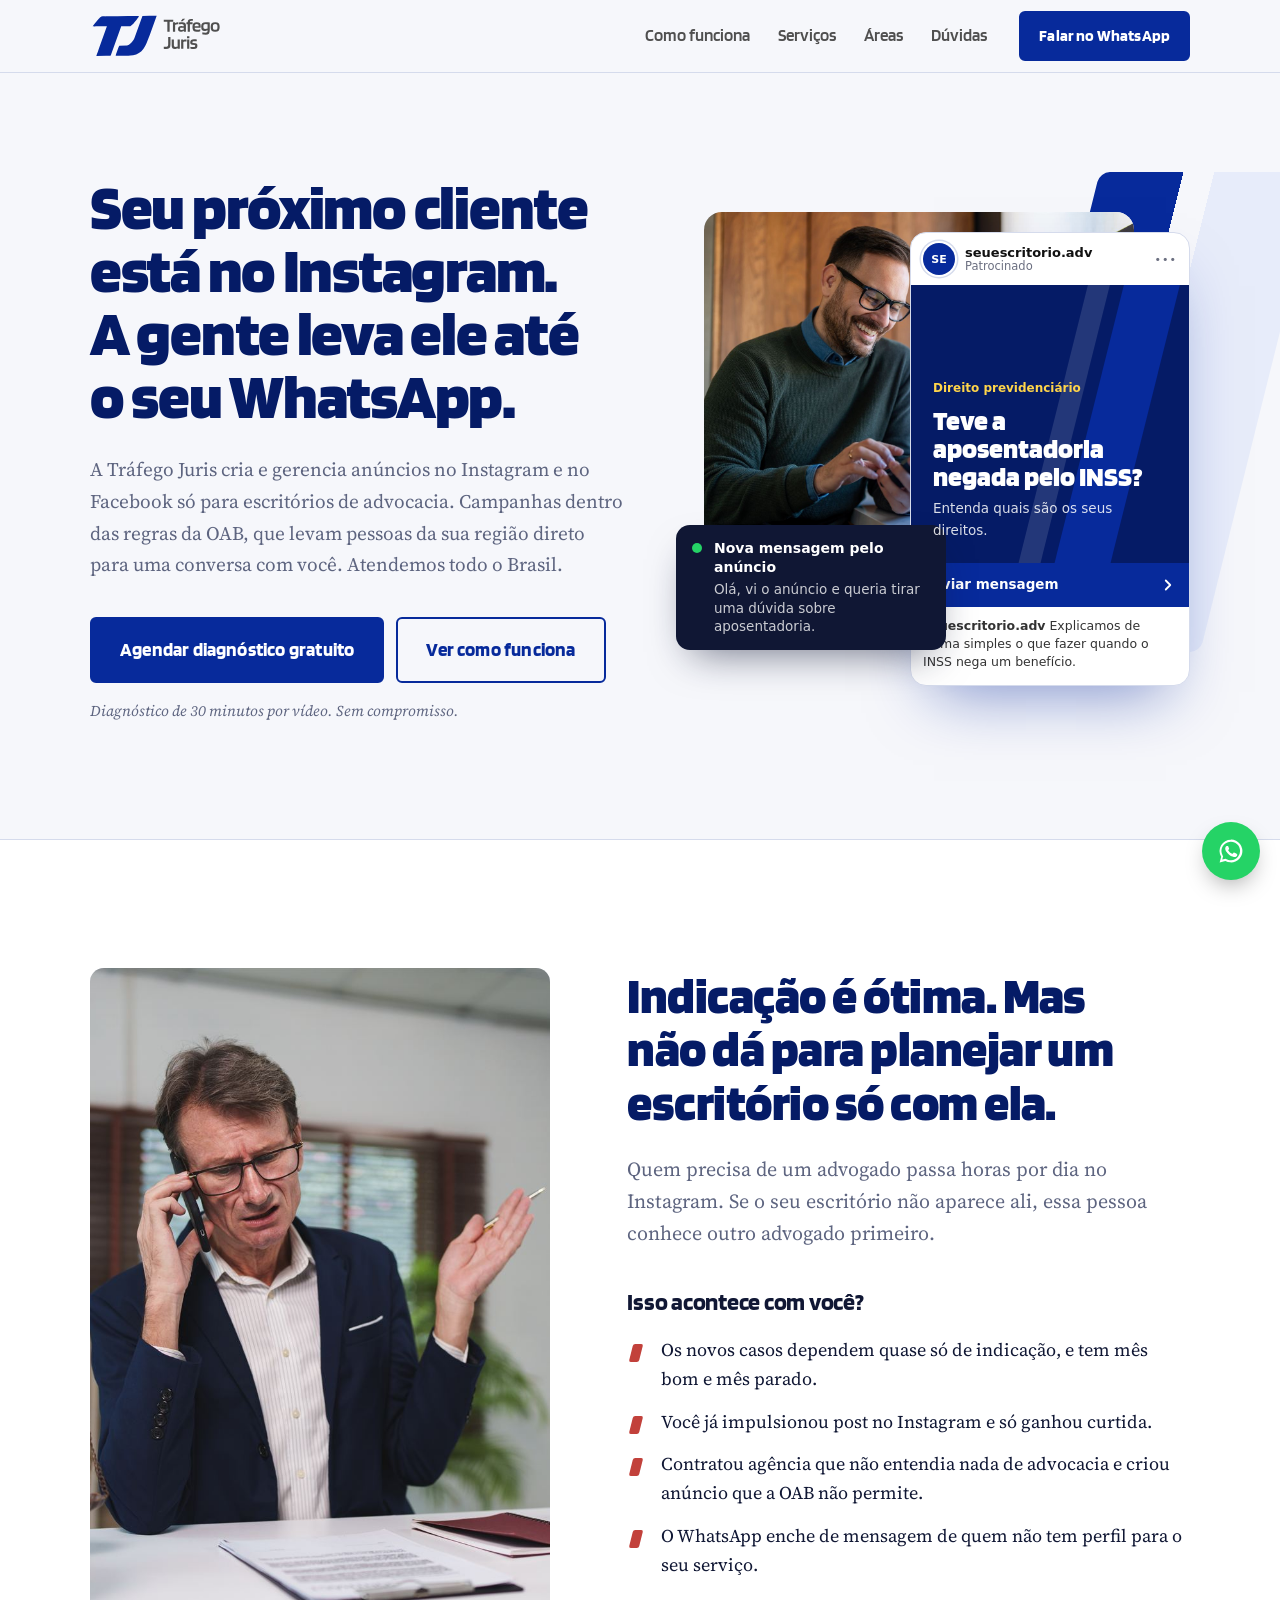
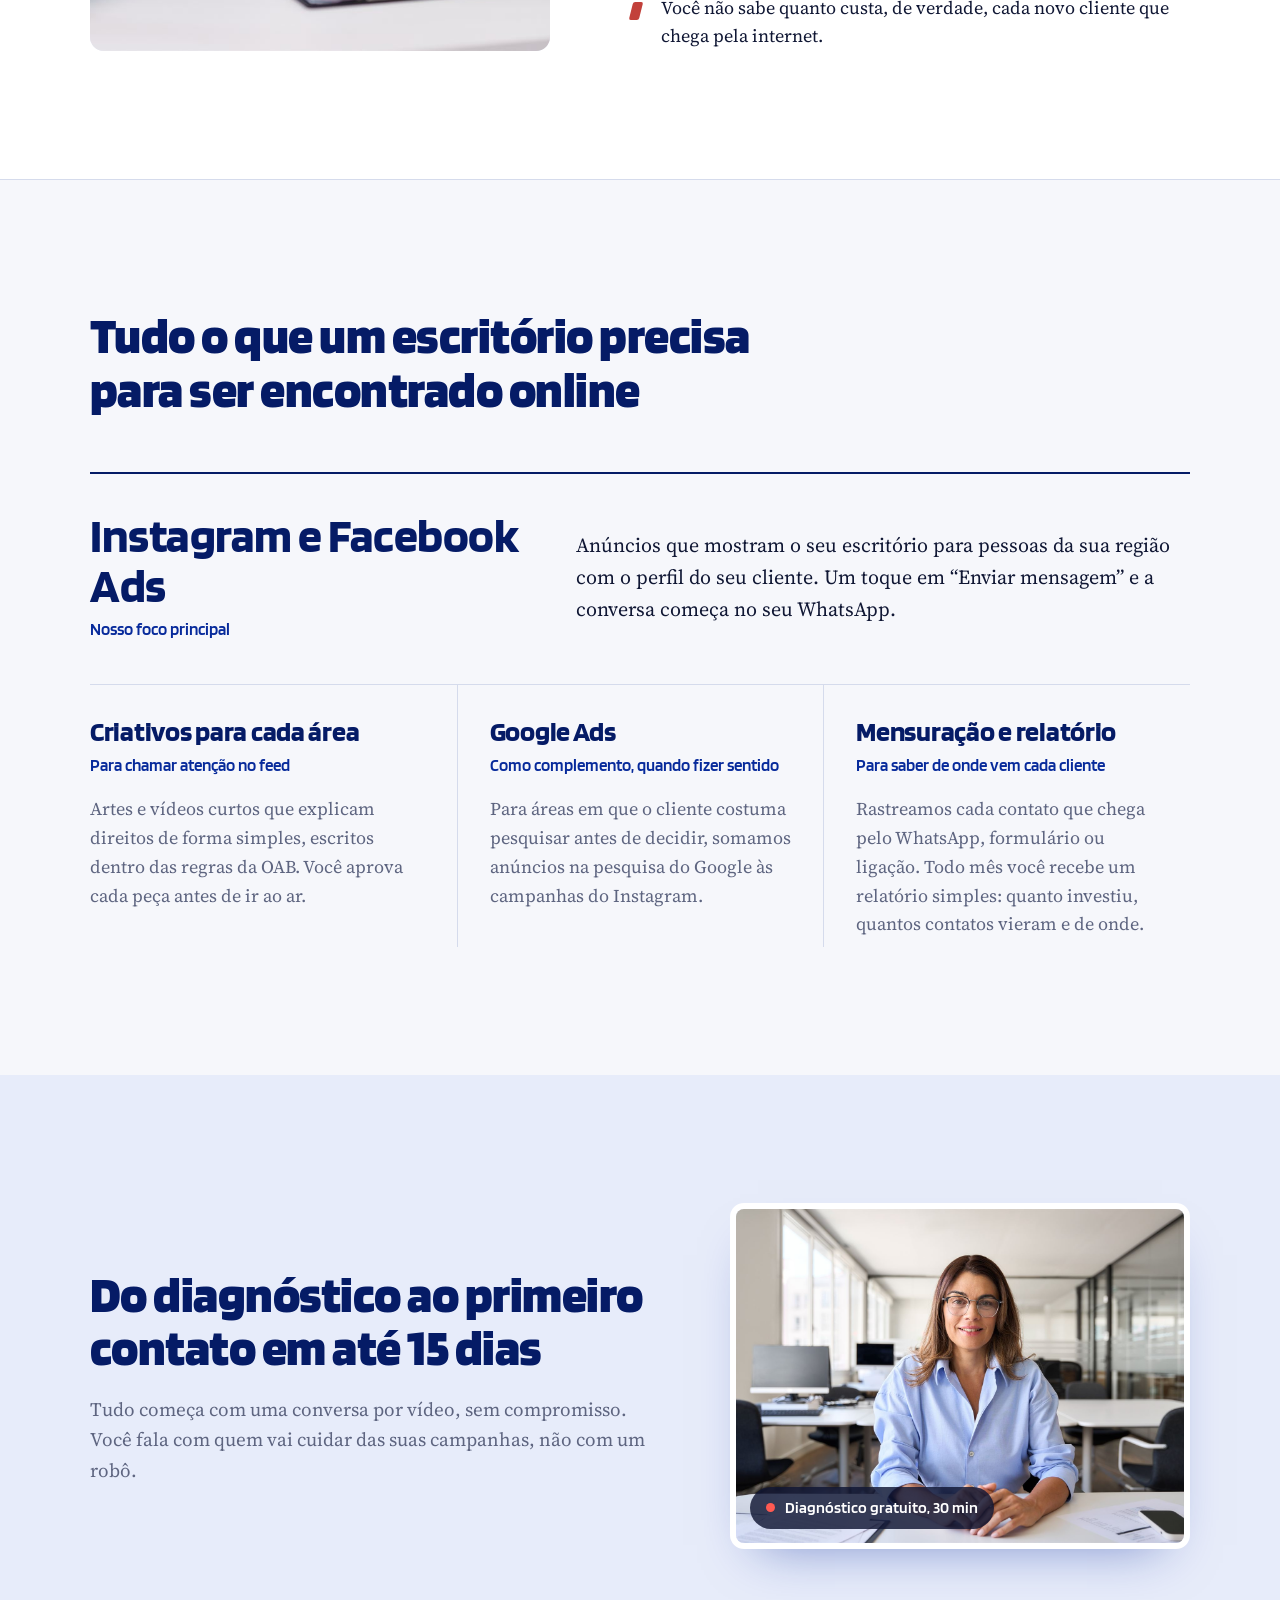
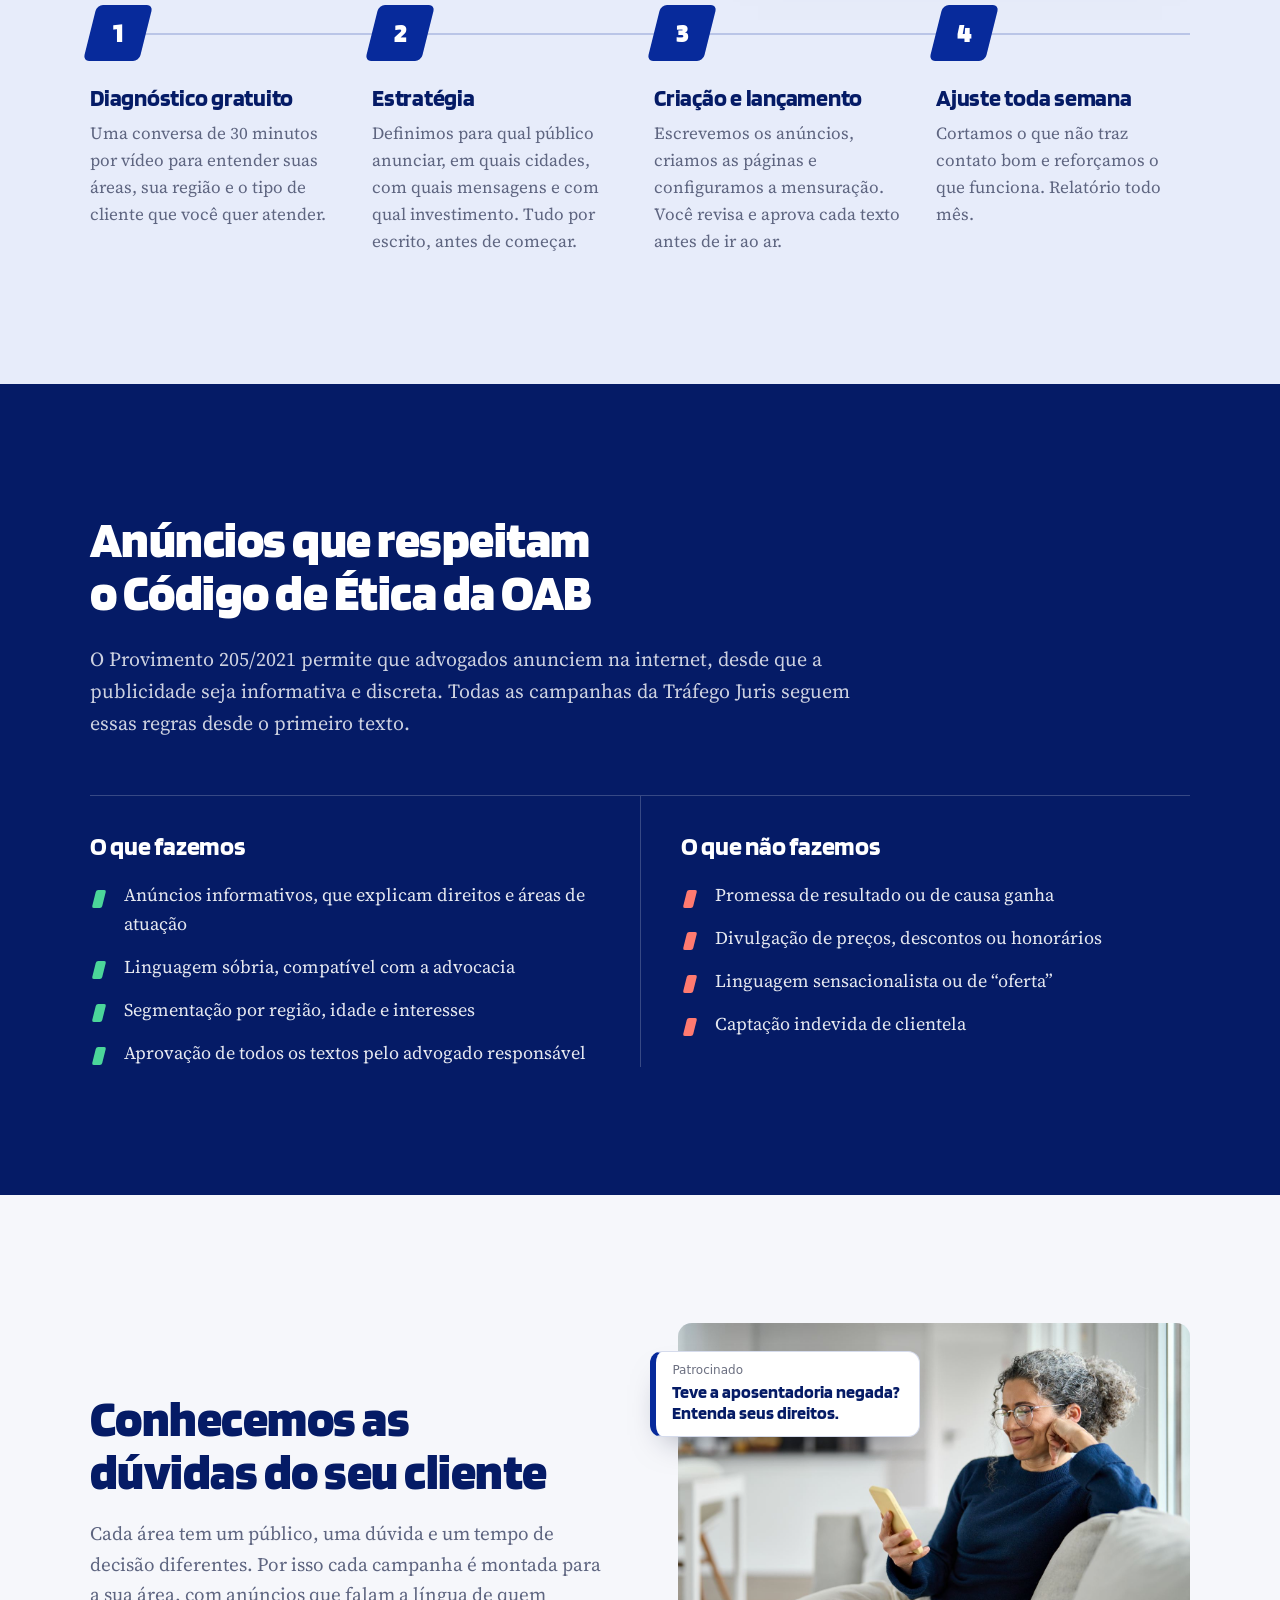
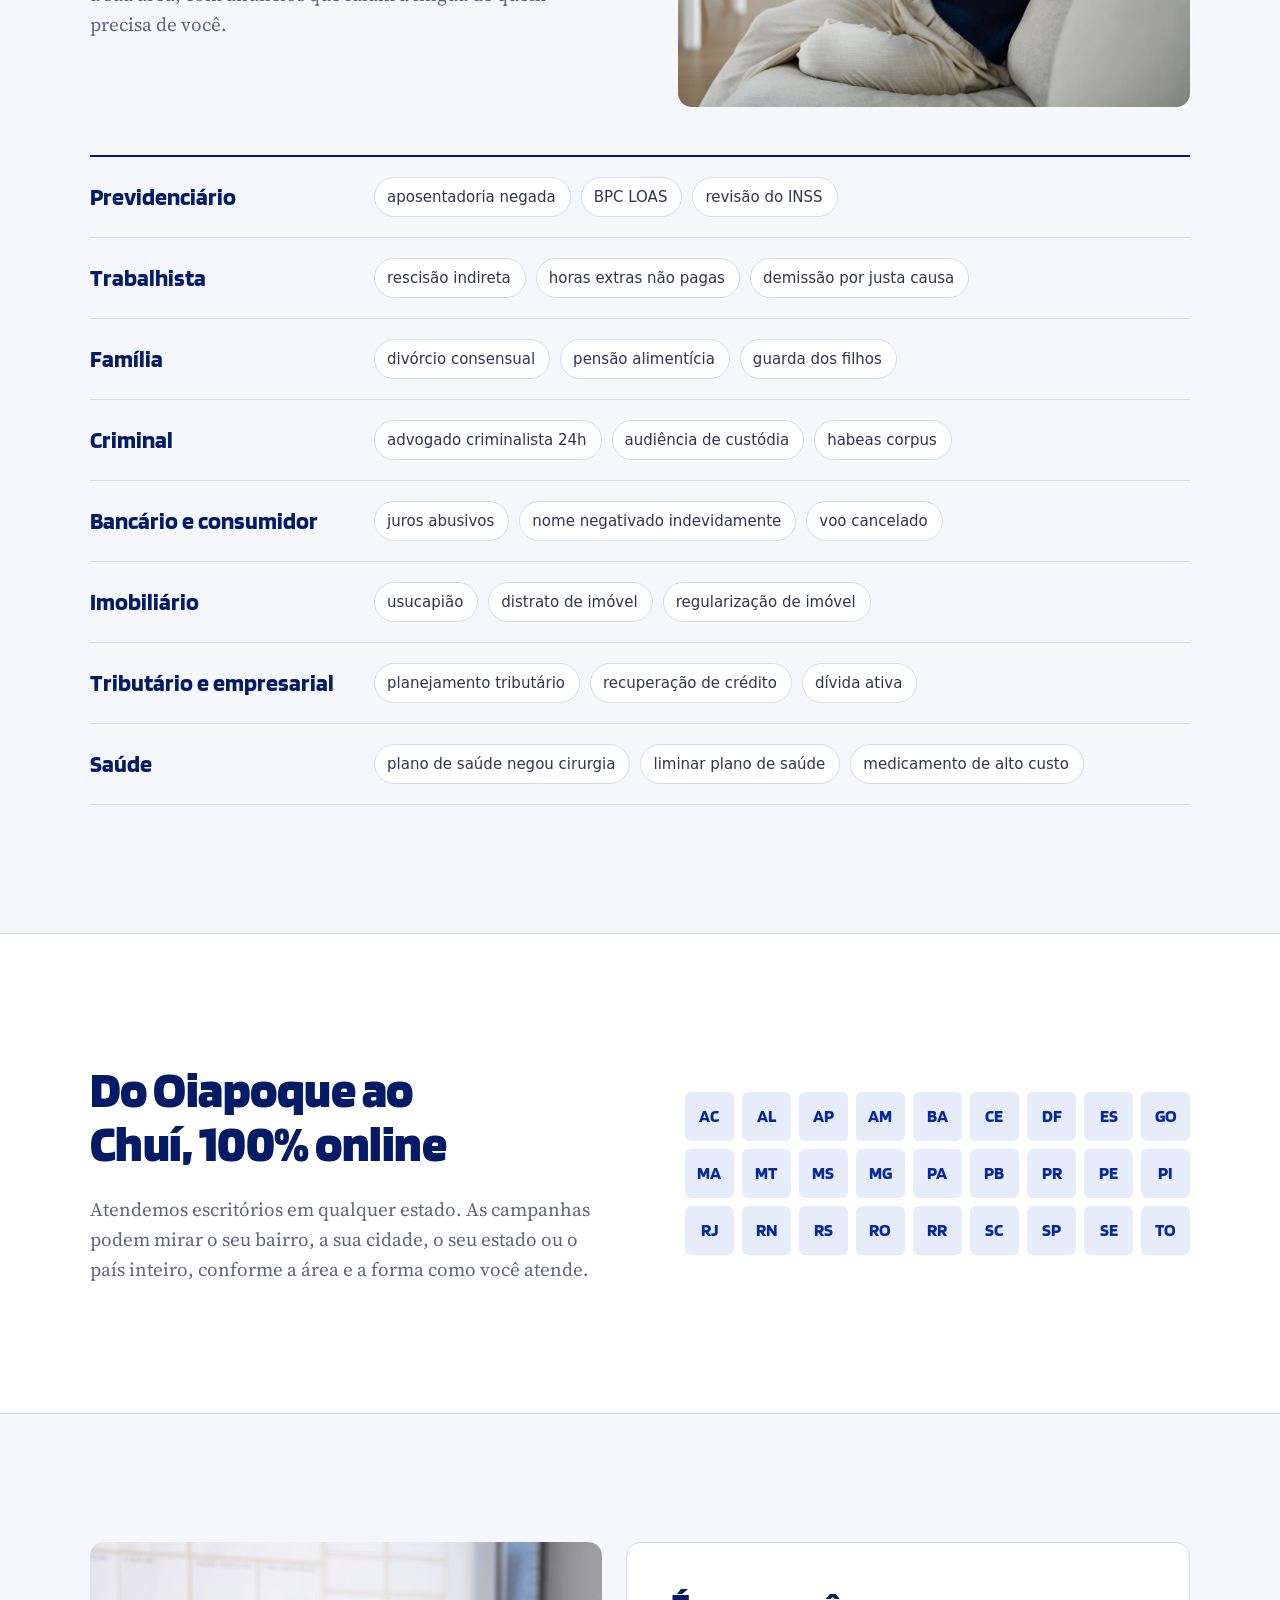
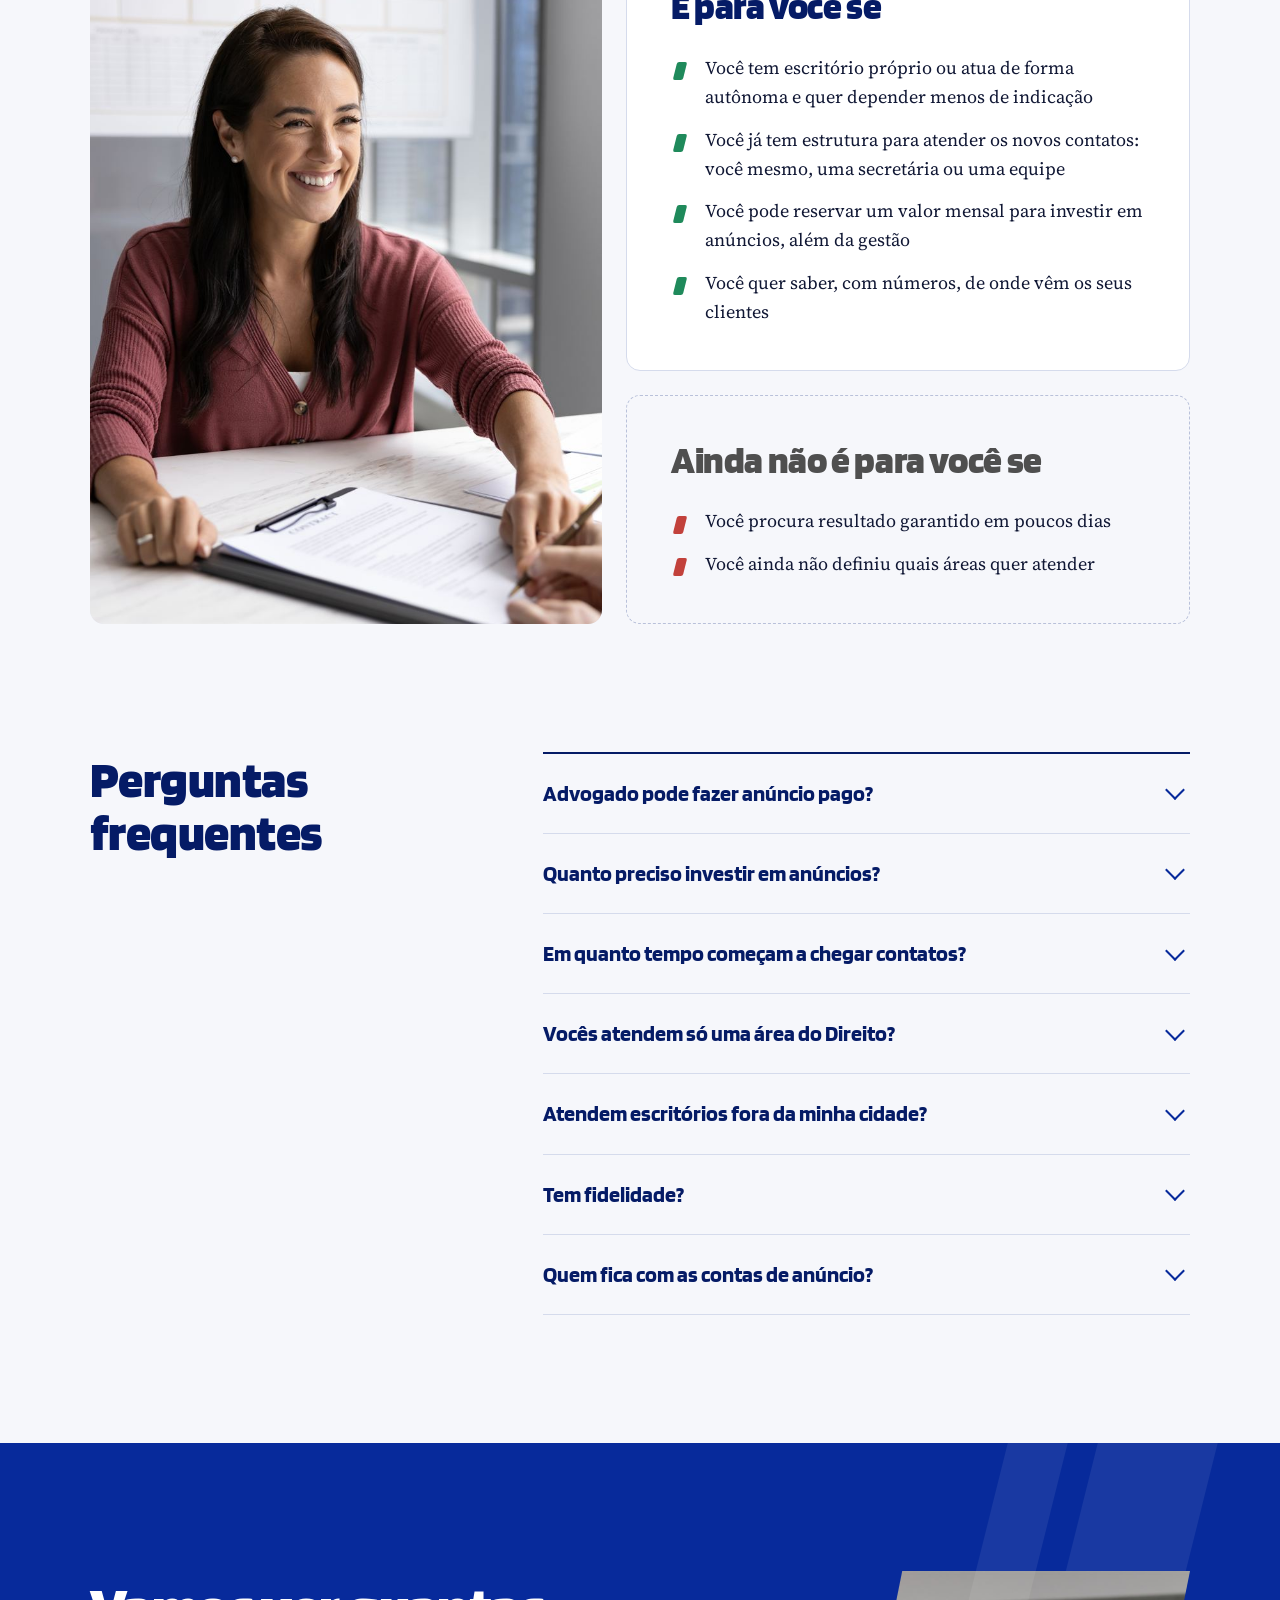
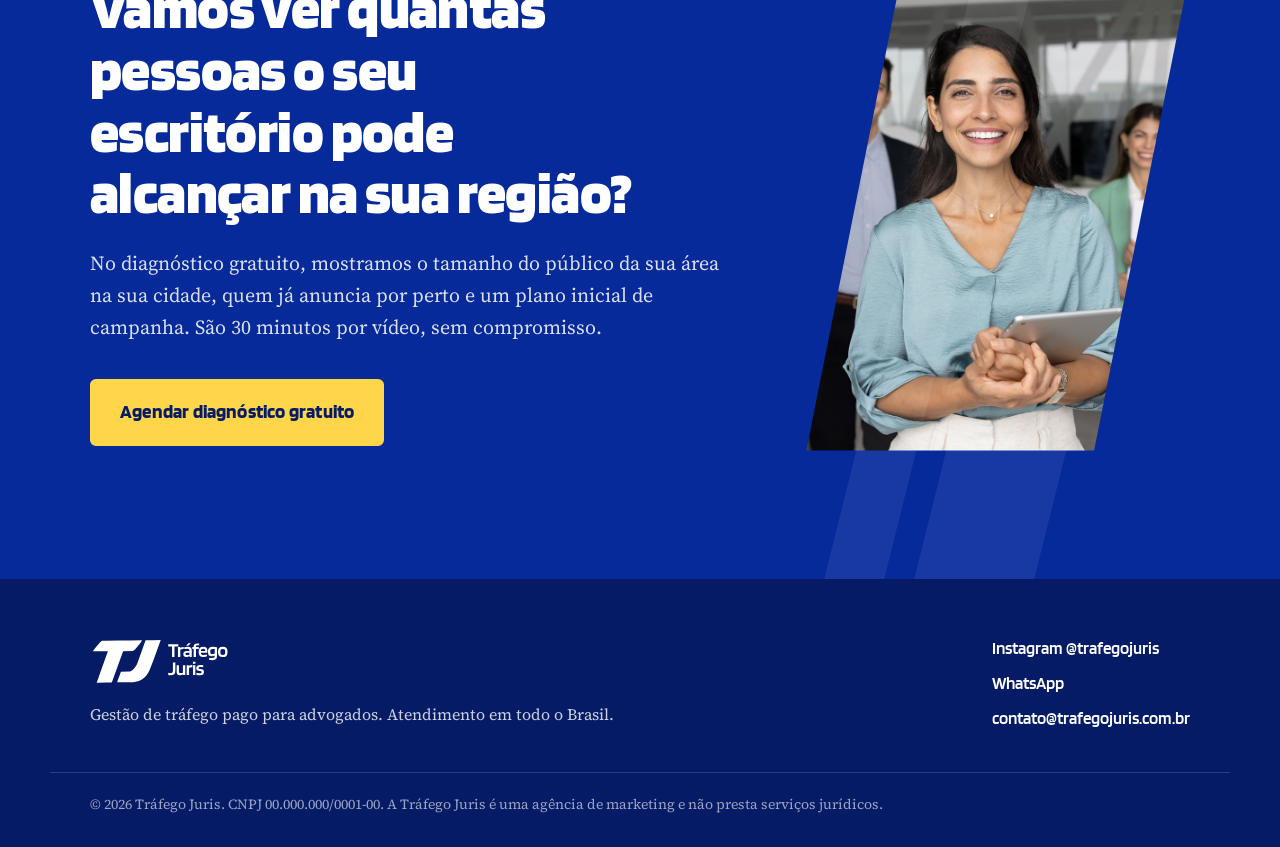
==== index.html @ 8b859640 "Site da Tráfego Juris: copy, layout, fotos e logos" ====
<!doctype html>
<html lang="pt-BR">
<head>
  <meta charset="utf-8">
  <meta name="viewport" content="width=device-width, initial-scale=1">
  <title>Tráfego Juris — Tráfego pago para advogados em todo o Brasil</title>
  <meta name="description" content="Anúncios no Instagram e no Facebook feitos só para escritórios de advocacia, dentro das regras da OAB. Atendimento online para todo o Brasil.">
  <meta name="theme-color" content="#072A9B">
  <link rel="icon" href="assets/img/logo-01.svg" type="image/svg+xml">
  <link rel="preconnect" href="https://fonts.googleapis.com">
  <link rel="preconnect" href="https://fonts.gstatic.com" crossorigin>
  <link rel="stylesheet" href="https://fonts.googleapis.com/css2?family=Source+Serif+4:ital,opsz,wght@0,8..60,400;0,8..60,600;1,8..60,400&display=swap">
  <link rel="stylesheet" href="assets/style.css">
</head>
<body>

<a class="skip" href="#conteudo">Pular para o conteúdo</a>

<header class="topbar">
  <div class="wrap topbar__in">
    <a href="#" class="topbar__logo" aria-label="Tráfego Juris, início">
      <img src="assets/img/logo-01.svg" alt="Tráfego Juris" width="150" height="57">
    </a>
    <nav class="topbar__nav" aria-label="Principal">
      <a href="#como-funciona">Como funciona</a>
      <a href="#servicos">Serviços</a>
      <a href="#areas">Áreas</a>
      <a href="#duvidas">Dúvidas</a>
    </nav>
    <a class="btn btn--small js-wa" href="#">Falar no WhatsApp</a>
  </div>
</header>

<main id="conteudo">

  <!-- HERO -->
  <section class="hero">
    <div class="wrap hero__in">
      <div class="hero__copy">
        <h1>Seu próximo cliente está no Instagram. A gente leva ele até o seu WhatsApp.</h1>
        <p class="lead">A Tráfego Juris cria e gerencia anúncios no Instagram e no Facebook só para escritórios de advocacia. Campanhas dentro das regras da OAB, que levam pessoas da sua região direto para uma conversa com você. Atendemos todo o Brasil.</p>
        <div class="hero__ctas">
          <a class="btn js-wa" href="#">Agendar diagnóstico gratuito</a>
          <a class="btn btn--ghost" href="#como-funciona">Ver como funciona</a>
        </div>
        <p class="hero__note">Diagnóstico de 30 minutos por vídeo. Sem compromisso.</p>
      </div>

      <div class="hero__visual">
      <img class="hero__photo" src="assets/img/hero.jpg" alt="Advogado sorrindo enquanto lê uma mensagem no celular" width="1600" height="1067" fetchpriority="high">
      <article class="post" aria-label="Exemplo: anúncio do seu escritório no feed do Instagram">
        <header class="post__head">
          <span class="post__avatar" aria-hidden="true">SE</span>
          <span class="post__who"><strong>seuescritorio.adv</strong><small>Patrocinado</small></span>
          <span class="post__more" aria-hidden="true">•••</span>
        </header>
        <div class="post__art" id="postArt">
          <p class="post__area" id="postArea">Direito previdenciário</p>
          <p class="post__q" id="postQ">Teve a aposentadoria negada pelo INSS?</p>
          <p class="post__a" id="postA">Entenda quais são os seus direitos.</p>
        </div>
        <div class="post__cta">
          <span>Enviar mensagem</span>
          <svg viewBox="0 0 24 24" width="18" height="18" aria-hidden="true"><path d="M9 6l6 6-6 6" fill="none" stroke="currentColor" stroke-width="2.4" stroke-linecap="round" stroke-linejoin="round"/></svg>
        </div>
        <p class="post__cap"><strong>seuescritorio.adv</strong> <span id="postCap">Explicamos de forma simples o que fazer quando o INSS nega um benefício.</span></p>
      </article>
      <div class="toast" id="toast" aria-hidden="true">
        <span class="toast__dot"></span>
        <div>
          <strong>Nova mensagem pelo anúncio</strong>
          <span id="toastText">Olá, vi o anúncio e queria tirar uma dúvida sobre aposentadoria.</span>
        </div>
      </div>
      </div>
    </div>
  </section>

  <!-- PROBLEMA -->
  <section class="sec problem">
    <div class="wrap problem__in">
      <img class="photo problem__photo" src="assets/img/problema.jpg" alt="Advogado preocupado falando ao telefone em seu escritório" width="1600" height="1067" loading="lazy">
      <div class="problem__text">
        <h2>Indicação é ótima. Mas não dá para planejar um escritório só com ela.</h2>
        <p class="problem__lead">Quem precisa de um advogado passa horas por dia no Instagram. Se o seu escritório não aparece ali, essa pessoa conhece outro advogado primeiro.</p>
        <h3 class="problem__q">Isso acontece com você?</h3>
        <ul class="ticks ticks--x">
          <li>Os novos casos dependem quase só de indicação, e tem mês bom e mês parado.</li>
          <li>Você já impulsionou post no Instagram e só ganhou curtida.</li>
          <li>Contratou agência que não entendia nada de advocacia e criou anúncio que a OAB não permite.</li>
          <li>O WhatsApp enche de mensagem de quem não tem perfil para o seu serviço.</li>
          <li>Você não sabe quanto custa, de verdade, cada novo cliente que chega pela internet.</li>
        </ul>
      </div>
    </div>
  </section>

  <!-- SERVIÇOS -->
  <section class="sec services" id="servicos">
    <div class="wrap">
      <h2 class="sec__title">Tudo o que um escritório precisa para ser encontrado online</h2>
      <div class="services__grid">
        <article class="svc svc--main">
          <h3>Instagram e Facebook Ads</h3>
          <p class="svc__tag">Nosso foco principal</p>
          <p>Anúncios que mostram o seu escritório para pessoas da sua região com o perfil do seu cliente. Um toque em “Enviar mensagem” e a conversa começa no seu WhatsApp.</p>
        </article>
        <article class="svc">
          <h3>Criativos para cada área</h3>
          <p class="svc__tag">Para chamar atenção no feed</p>
          <p>Artes e vídeos curtos que explicam direitos de forma simples, escritos dentro das regras da OAB. Você aprova cada peça antes de ir ao ar.</p>
        </article>
        <article class="svc">
          <h3>Google Ads</h3>
          <p class="svc__tag">Como complemento, quando fizer sentido</p>
          <p>Para áreas em que o cliente costuma pesquisar antes de decidir, somamos anúncios na pesquisa do Google às campanhas do Instagram.</p>
        </article>
        <article class="svc">
          <h3>Mensuração e relatório</h3>
          <p class="svc__tag">Para saber de onde vem cada cliente</p>
          <p>Rastreamos cada contato que chega pelo WhatsApp, formulário ou ligação. Todo mês você recebe um relatório simples: quanto investiu, quantos contatos vieram e de onde.</p>
        </article>
      </div>
    </div>
  </section>

  <!-- COMO FUNCIONA -->
  <section class="sec steps" id="como-funciona">
    <div class="wrap">
      <div class="steps__head">
        <div>
          <h2 class="sec__title">Do diagnóstico ao primeiro contato em até 15 dias</h2>
          <p>Tudo começa com uma conversa por vídeo, sem compromisso. Você fala com quem vai cuidar das suas campanhas, não com um robô.</p>
        </div>
        <figure class="call">
          <img class="photo" src="assets/img/video.jpg" alt="Especialista da Tráfego Juris em uma chamada de vídeo" width="1600" height="1067" loading="lazy">
          <figcaption class="call__bar"><span class="call__live" aria-hidden="true"></span>Diagnóstico gratuito, 30 min</figcaption>
        </figure>
      </div>
      <ol class="steps__list">
        <li>
          <span class="steps__n" aria-hidden="true">1</span>
          <h3>Diagnóstico gratuito</h3>
          <p>Uma conversa de 30 minutos por vídeo para entender suas áreas, sua região e o tipo de cliente que você quer atender.</p>
        </li>
        <li>
          <span class="steps__n" aria-hidden="true">2</span>
          <h3>Estratégia</h3>
          <p>Definimos para qual público anunciar, em quais cidades, com quais mensagens e com qual investimento. Tudo por escrito, antes de começar.</p>
        </li>
        <li>
          <span class="steps__n" aria-hidden="true">3</span>
          <h3>Criação e lançamento</h3>
          <p>Escrevemos os anúncios, criamos as páginas e configuramos a mensuração. Você revisa e aprova cada texto antes de ir ao ar.</p>
        </li>
        <li>
          <span class="steps__n" aria-hidden="true">4</span>
          <h3>Ajuste toda semana</h3>
          <p>Cortamos o que não traz contato bom e reforçamos o que funciona. Relatório todo mês.</p>
        </li>
      </ol>
    </div>
  </section>

  <!-- OAB -->
  <section class="sec ethics">
    <div class="wrap">
      <div class="ethics__head">
        <h2>Anúncios que respeitam o Código de Ética da OAB</h2>
        <p>O Provimento 205/2021 permite que advogados anunciem na internet, desde que a publicidade seja informativa e discreta. Todas as campanhas da Tráfego Juris seguem essas regras desde o primeiro texto.</p>
      </div>
      <div class="ethics__cols">
        <div>
          <h3>O que fazemos</h3>
          <ul class="ticks ticks--ok">
            <li>Anúncios informativos, que explicam direitos e áreas de atuação</li>
            <li>Linguagem sóbria, compatível com a advocacia</li>
            <li>Segmentação por região, idade e interesses</li>
            <li>Aprovação de todos os textos pelo advogado responsável</li>
          </ul>
        </div>
        <div>
          <h3>O que não fazemos</h3>
          <ul class="ticks ticks--x">
            <li>Promessa de resultado ou de causa ganha</li>
            <li>Divulgação de preços, descontos ou honorários</li>
            <li>Linguagem sensacionalista ou de “oferta”</li>
            <li>Captação indevida de clientela</li>
          </ul>
        </div>
      </div>
    </div>
  </section>

  <!-- ÁREAS -->
  <section class="sec areas" id="areas">
    <div class="wrap">
      <div class="areas__head">
        <div>
          <h2 class="sec__title">Conhecemos as dúvidas do seu cliente</h2>
          <p>Cada área tem um público, uma dúvida e um tempo de decisão diferentes. Por isso cada campanha é montada para a sua área, com anúncios que falam a língua de quem precisa de você.</p>
        </div>
        <figure class="searcher">
          <img class="photo" src="assets/img/cliente.jpg" alt="Mulher lendo no celular em casa" width="1600" height="1067" loading="lazy">
          <figcaption class="searcher__q"><small>Patrocinado</small>Teve a aposentadoria negada? Entenda seus direitos.</figcaption>
        </figure>
      </div>
      <dl class="areas__list">
        <div><dt>Previdenciário</dt><dd><span>aposentadoria negada</span><span>BPC LOAS</span><span>revisão do INSS</span></dd></div>
        <div><dt>Trabalhista</dt><dd><span>rescisão indireta</span><span>horas extras não pagas</span><span>demissão por justa causa</span></dd></div>
        <div><dt>Família</dt><dd><span>divórcio consensual</span><span>pensão alimentícia</span><span>guarda dos filhos</span></dd></div>
        <div><dt>Criminal</dt><dd><span>advogado criminalista 24h</span><span>audiência de custódia</span><span>habeas corpus</span></dd></div>
        <div><dt>Bancário e consumidor</dt><dd><span>juros abusivos</span><span>nome negativado indevidamente</span><span>voo cancelado</span></dd></div>
        <div><dt>Imobiliário</dt><dd><span>usucapião</span><span>distrato de imóvel</span><span>regularização de imóvel</span></dd></div>
        <div><dt>Tributário e empresarial</dt><dd><span>planejamento tributário</span><span>recuperação de crédito</span><span>dívida ativa</span></dd></div>
        <div><dt>Saúde</dt><dd><span>plano de saúde negou cirurgia</span><span>liminar plano de saúde</span><span>medicamento de alto custo</span></dd></div>
      </dl>
    </div>
  </section>

  <!-- BRASIL -->
  <section class="sec brasil">
    <div class="wrap brasil__in">
      <div>
        <h2>Do Oiapoque ao Chuí, 100% online</h2>
        <p>Atendemos escritórios em qualquer estado. As campanhas podem mirar o seu bairro, a sua cidade, o seu estado ou o país inteiro, conforme a área e a forma como você atende.</p>
      </div>
      <ul class="ufs" aria-label="Estados atendidos: todos os 26 estados e o Distrito Federal">
        <li>AC</li><li>AL</li><li>AP</li><li>AM</li><li>BA</li><li>CE</li><li>DF</li><li>ES</li><li>GO</li>
        <li>MA</li><li>MT</li><li>MS</li><li>MG</li><li>PA</li><li>PB</li><li>PR</li><li>PE</li><li>PI</li>
        <li>RJ</li><li>RN</li><li>RS</li><li>RO</li><li>RR</li><li>SC</li><li>SP</li><li>SE</li><li>TO</li>
      </ul>
    </div>
  </section>

  <!-- PARA QUEM -->
  <section class="sec fit">
    <div class="wrap fit__in">
      <img class="photo fit__photo" src="assets/img/atendimento.jpg" alt="Advogada sorridente atendendo uma cliente" width="1600" height="1067" loading="lazy">
      <div class="fit__yes">
        <h2>É para você se</h2>
        <ul class="ticks ticks--ok">
          <li>Você tem escritório próprio ou atua de forma autônoma e quer depender menos de indicação</li>
          <li>Você já tem estrutura para atender os novos contatos: você mesmo, uma secretária ou uma equipe</li>
          <li>Você pode reservar um valor mensal para investir em anúncios, além da gestão</li>
          <li>Você quer saber, com números, de onde vêm os seus clientes</li>
        </ul>
      </div>
      <div class="fit__no">
        <h2>Ainda não é para você se</h2>
        <ul class="ticks ticks--x">
          <li>Você procura resultado garantido em poucos dias</li>
          <li>Você ainda não definiu quais áreas quer atender</li>
        </ul>
      </div>
    </div>
  </section>

  <!-- FAQ -->
  <section class="sec faq" id="duvidas">
    <div class="wrap faq__in">
      <h2 class="sec__title">Perguntas frequentes</h2>
      <div class="faq__list">
        <details>
          <summary>Advogado pode fazer anúncio pago?</summary>
          <p>Pode. O Provimento 205/2021 da OAB autoriza o impulsionamento e os anúncios pagos, desde que o conteúdo seja informativo, sem promessa de resultado e sem divulgação de preços.</p>
        </details>
        <details>
          <summary>Quanto preciso investir em anúncios?</summary>
          <p>Depende da área, da cidade e da concorrência. No diagnóstico gratuito mostramos uma estimativa para o seu caso. O valor dos anúncios é pago diretamente à Meta (e ao Google, quando usado), separado da nossa gestão.</p>
        </details>
        <details>
          <summary>Em quanto tempo começam a chegar contatos?</summary>
          <p>No Instagram e no Facebook, as primeiras mensagens costumam chegar nas primeiras semanas após o lançamento. As campanhas melhoram com os ajustes semanais, normalmente ao longo dos três primeiros meses.</p>
        </details>
        <details>
          <summary>Vocês atendem só uma área do Direito?</summary>
          <p>Não. Trabalhamos com todas as áreas. Se o seu escritório tem mais de uma, criamos campanhas separadas para cada uma.</p>
        </details>
        <details>
          <summary>Atendem escritórios fora da minha cidade?</summary>
          <p>Sim. Todo o atendimento é online, por vídeo e WhatsApp, para escritórios de qualquer estado.</p>
        </details>
        <details>
          <summary>Tem fidelidade?</summary>
          <p>Não trabalhamos com multa de fidelidade. Pedimos apenas 30 dias de aviso para encerrar.</p>
        </details>
        <details>
          <summary>Quem fica com as contas de anúncio?</summary>
          <p>Você. A conta de anúncios da Meta (e a do Google, se houver) fica no nome do seu escritório. Se um dia parar de trabalhar com a gente, tudo continua seu.</p>
        </details>
      </div>
    </div>
  </section>

  <!-- CTA FINAL -->
  <section class="final">
    <div class="wrap final__in">
      <div>
        <h2>Vamos ver quantas pessoas o seu escritório pode alcançar na sua região?</h2>
        <p>No diagnóstico gratuito, mostramos o tamanho do público da sua área na sua cidade, quem já anuncia por perto e um plano inicial de campanha. São 30 minutos por vídeo, sem compromisso.</p>
        <a class="btn btn--light js-wa" href="#">Agendar diagnóstico gratuito</a>
      </div>
      <img class="final__photo" src="assets/img/equipe.jpg" alt="Advogada sorrindo à frente da equipe do escritório" width="1600" height="1067" loading="lazy">
    </div>
  </section>

</main>

<footer class="foot">
  <div class="wrap foot__in">
    <div>
      <img src="assets/img/logo-02.svg" alt="Tráfego Juris" width="150" height="57">
      <p>Gestão de tráfego pago para advogados. Atendimento em todo o Brasil.</p>
    </div>
    <ul class="foot__links">
      <li><a href="https://instagram.com/trafegojuris" target="_blank" rel="noopener">Instagram @trafegojuris</a></li>
      <li><a class="js-wa" href="#">WhatsApp</a></li>
      <li><a href="mailto:contato@trafegojuris.com.br">contato@trafegojuris.com.br</a></li>
    </ul>
  </div>
  <div class="wrap foot__legal">
    <p>© 2026 Tráfego Juris. CNPJ 00.000.000/0001-00. A Tráfego Juris é uma agência de marketing e não presta serviços jurídicos.</p>
  </div>
</footer>

<a class="wa-float js-wa" href="#" aria-label="Falar no WhatsApp">
  <svg viewBox="0 0 32 32" width="28" height="28" aria-hidden="true"><path fill="currentColor" d="M16 3a13 13 0 0 0-11.2 19.6L3 29l6.6-1.7A13 13 0 1 0 16 3Zm0 23.6c-2 0-4-.6-5.7-1.6l-.4-.2-3.9 1 1-3.8-.3-.4A10.6 10.6 0 1 1 16 26.6Zm5.8-7.9c-.3-.2-1.9-.9-2.2-1-.3-.1-.5-.2-.7.2-.2.3-.8 1-1 1.2-.2.2-.4.2-.7.1a8.7 8.7 0 0 1-4.3-3.8c-.3-.6.3-.5.9-1.7.1-.2 0-.4 0-.6l-1-2.4c-.3-.6-.5-.5-.7-.5h-.6c-.2 0-.6.1-.9.4-.3.3-1.2 1.1-1.2 2.8s1.2 3.3 1.4 3.5c.2.2 2.4 3.7 5.8 5.1 2.2.9 3 1 4.1.8.7-.1 1.9-.8 2.2-1.5.3-.8.3-1.4.2-1.5-.1-.2-.3-.3-.6-.4Z"/></svg>
</a>

<script src="assets/script.js"></script>
</body>
</html>
---- assets/style.css ----
@font-face { font-family: "Blinker"; src: url("fonts/Blinker-SemiBold.ttf") format("truetype"); font-weight: 600; font-display: swap; }
@font-face { font-family: "Blinker"; src: url("fonts/Blinker-Bold.ttf") format("truetype"); font-weight: 700; font-display: swap; }
@font-face { font-family: "Blinker"; src: url("fonts/Blinker-ExtraBold.ttf") format("truetype"); font-weight: 800; font-display: swap; }

:root {
  --blue: #072A9B;      /* azul da marca */
  --blue-deep: #051B66; /* seções escuras */
  --blue-mist: #E7ECFA; /* fundo de apoio */
  --paper: #F6F7FB;     /* fundo geral */
  --ink: #101734;       /* texto */
  --gray: #4F4F4F;      /* cinza da marca */
  --muted: #5E6580;
  --line: #D5DBEC;
  --signal: #FFD54A;    /* marca-texto */
  --ok: #1F8A5B;
  --no: #C2413B;

  --f-head: "Blinker", "Segoe UI", system-ui, sans-serif;
  --f-body: "Source Serif 4", Georgia, serif;

  --wrap: 1180px;
  --gutter: clamp(16px, 4vw, 40px);
  --sec: clamp(72px, 10vw, 128px);
  --skew: -14deg; /* inclinação das hastes do "TJ" */
}

*, *::before, *::after { box-sizing: border-box; }
html { scroll-behavior: smooth; -webkit-text-size-adjust: 100%; }
body {
  margin: 0;
  background: var(--paper);
  color: var(--ink);
  font-family: var(--f-body);
  font-size: 18px;
  line-height: 1.6;
  -webkit-font-smoothing: antialiased;
}
img { display: block; max-width: 100%; height: auto; }
a { color: inherit; }
h1, h2, h3 { font-family: var(--f-head); line-height: 1.05; margin: 0; letter-spacing: -0.01em; }
p { margin: 0; }
ul, ol, dl, dd { margin: 0; padding: 0; }
:focus-visible { outline: 3px solid var(--signal); outline-offset: 3px; border-radius: 4px; }

.wrap { max-width: var(--wrap); margin: 0 auto; padding: 0 var(--gutter); }
.skip { position: absolute; left: -9999px; }
.skip:focus { left: 16px; top: 16px; z-index: 100; background: var(--ink); color: #fff; padding: 8px 14px; }

/* ---------- Botões ---------- */
.btn {
  display: inline-flex; align-items: center; justify-content: center;
  font-family: var(--f-head); font-weight: 700; font-size: 19px; letter-spacing: .01em;
  text-decoration: none; color: #fff; background: var(--blue);
  padding: 16px 28px; border-radius: 6px; border: 2px solid var(--blue);
  transition: background .2s, color .2s, transform .2s;
}
.btn:hover { background: var(--blue-deep); border-color: var(--blue-deep); }
.btn:active { transform: translateY(1px); }
.btn--ghost { background: transparent; color: var(--blue); }
.btn--ghost:hover { background: var(--blue-mist); color: var(--blue); border-color: var(--blue); }
.btn--small { font-size: 16px; padding: 10px 18px; }
.btn--light { background: var(--signal); border-color: var(--signal); color: var(--blue-deep); }
.btn--light:hover { background: #fff; border-color: #fff; color: var(--blue-deep); }

/* ---------- Topo ---------- */
.topbar {
  position: sticky; top: 0; z-index: 20;
  background: rgba(246, 247, 251, .92); backdrop-filter: blur(10px);
  border-bottom: 1px solid var(--line);
}
.topbar__in { display: flex; align-items: center; gap: 32px; height: 72px; }
.topbar__logo img { width: 132px; height: auto; }
.topbar__nav { display: flex; gap: 28px; margin-left: auto; font-family: var(--f-head); font-weight: 600; font-size: 17px; }
.topbar__nav a { text-decoration: none; color: var(--gray); }
.topbar__nav a:hover { color: var(--blue); }

/* ---------- Hero ---------- */
.hero { padding: clamp(48px, 8vw, 104px) 0 clamp(64px, 9vw, 120px); overflow: hidden; }
.hero__in { display: grid; grid-template-columns: 1.05fr .95fr; gap: clamp(40px, 6vw, 80px); align-items: center; }
.hero h1 {
  font-weight: 800; color: var(--blue-deep);
  font-size: clamp(40px, 5vw, 66px); line-height: .98; letter-spacing: -0.02em;
  text-wrap: balance;
}
.lead { margin-top: 28px; font-size: clamp(18px, 1.5vw, 20px); color: var(--muted); max-width: 34em; line-height: 1.65; }
.hero__ctas { display: flex; flex-wrap: wrap; gap: 12px; margin-top: 36px; }
.hero__note { margin-top: 16px; font-size: 15px; color: var(--muted); font-style: italic; }

/* Fotos */
.photo { display: block; width: 100%; aspect-ratio: 3 / 2; object-fit: cover; border-radius: 14px; background: var(--blue-mist); }

/* Foto + anúncio no feed */
.hero__visual { position: relative; padding: 0 56px 130px 0; isolation: isolate; }
.hero__visual::before { /* hastes inclinadas do TJ atrás da foto */
  content: ""; position: absolute; z-index: -1;
  right: -70px; top: -40px; width: 220px; height: 480px;
  background: linear-gradient(90deg, var(--blue) 0 38%, transparent 38% 52%, var(--blue-mist) 52% 100%);
  transform: skewX(var(--skew)); border-radius: 10px;
}
.hero__photo {
  display: block; width: 100%; aspect-ratio: 5 / 4; object-fit: cover; object-position: 30% 25%;
  border-radius: 18px; background: var(--blue-mist);
}
.post {
  position: absolute; right: 0; bottom: 0; width: 280px;
  background: #fff; border-radius: 16px; border: 1px solid var(--line); overflow: hidden;
  font-family: system-ui, "Segoe UI", Arial, sans-serif; color: #111;
  box-shadow: 0 30px 60px -24px rgba(7, 42, 155, .5);
}
.post__head { display: flex; align-items: center; gap: 10px; padding: 10px 12px; }
.post__avatar {
  width: 32px; height: 32px; border-radius: 50%; flex: none; display: grid; place-items: center;
  background: var(--blue); color: #fff; font-size: 11px; font-weight: 700;
  box-shadow: 0 0 0 2px #fff, 0 0 0 3.5px var(--line);
}
.post__who { display: grid; line-height: 1.2; font-size: 13px; }
.post__who small { font-size: 11.5px; color: #6b6f80; }
.post__more { margin-left: auto; font-size: 11px; letter-spacing: 1px; color: #6b6f80; }
.post__art {
  position: relative; overflow: hidden; aspect-ratio: 1 / 1;
  display: flex; flex-direction: column; justify-content: flex-end; gap: 8px; padding: 22px;
  background: var(--blue-deep); color: #fff;
  transition: opacity .45s ease;
}
.post__art::before, .post__art::after { /* hastes do TJ no criativo */
  content: ""; position: absolute; top: -10%; height: 120%; transform: skewX(var(--skew));
}
.post__art::before { right: 16%; width: 56px; background: var(--blue); }
.post__art::after { right: calc(16% + 70px); width: 22px; background: rgba(255,255,255,.12); }
.post__art.is-hidden { opacity: 0; }
.post__art > * { position: relative; z-index: 1; }
.post__area { font-size: 12px; font-weight: 600; color: var(--signal); }
.post__q { font-family: var(--f-head); font-weight: 800; font-size: 28px; line-height: 1; text-wrap: balance; }
.post__a { font-size: 13.5px; color: rgba(255,255,255,.85); }
.post__cta {
  display: flex; justify-content: space-between; align-items: center;
  padding: 11px 12px; font-size: 13.5px; font-weight: 600; color: #fff; background: var(--blue);
}
.post__cap { padding: 10px 12px 14px; font-size: 12.5px; line-height: 1.45; color: #333; }

.toast {
  position: absolute; left: -28px; bottom: 36px; width: 270px;
  display: flex; gap: 12px; align-items: flex-start;
  background: var(--ink); color: #fff; border-radius: 14px; padding: 14px 16px;
  font-family: system-ui, "Segoe UI", Arial, sans-serif; font-size: 13.5px; line-height: 1.4;
  box-shadow: 0 18px 40px -16px rgba(16, 23, 52, .6);
  transition: opacity .4s ease, transform .4s ease;
}
.toast.is-hidden { opacity: 0; transform: translateY(10px); }
.toast strong { display: block; font-size: 14px; margin-bottom: 2px; }
.toast span { color: rgba(255,255,255,.78); }
.toast__dot { width: 10px; height: 10px; border-radius: 50%; background: #25D366; margin-top: 4px; flex: none; }

/* ---------- Seções ---------- */
.sec { padding: var(--sec) 0; }
.sec h2, .sec__title { font-weight: 800; font-size: clamp(32px, 4vw, 52px); color: var(--blue-deep); text-wrap: balance; }
.sec__title { max-width: 18em; }

/* Listas com marcador */
.ticks { list-style: none; display: grid; gap: 14px; }
.ticks li { position: relative; padding-left: 34px; }
.ticks li::before {
  content: ""; position: absolute; left: 4px; top: .45em;
  width: 10px; height: 18px; transform: skewX(var(--skew)); border-radius: 2px;
}
.ticks--ok li::before { background: var(--ok); }
.ticks--x li::before { background: var(--no); }

/* Problema */
.problem { background: #fff; border-block: 1px solid var(--line); }
.problem__in { display: grid; grid-template-columns: .9fr 1.1fr; gap: clamp(40px, 6vw, 80px); align-items: stretch; }
.problem__photo { height: 100%; aspect-ratio: auto; min-height: 420px; object-position: 48% 40%; }
.problem__lead { margin-top: 24px; font-size: 20px; color: var(--muted); max-width: 30em; }
.problem__q { font-size: 24px; font-weight: 700; color: var(--ink); margin: 40px 0 22px; }

/* Serviços */
.services__grid {
  margin-top: 56px;
  display: grid; grid-template-columns: repeat(3, 1fr); gap: 0;
  border-top: 2px solid var(--blue-deep);
}
.svc { padding: 32px 32px 8px 0; }
.svc + .svc { padding-left: 32px; border-left: 1px solid var(--line); }
.svc h3 { font-size: 28px; font-weight: 700; color: var(--blue-deep); }
.svc__tag { margin-top: 6px; font-family: var(--f-head); font-weight: 600; font-size: 17px; color: var(--blue); }
.svc p:last-child { margin-top: 16px; color: var(--muted); }
.svc--main {
  grid-column: 1 / -1; display: grid; grid-template-columns: 1fr 1.4fr; column-gap: 48px;
  padding: 36px 0 40px; border-bottom: 1px solid var(--line);
}
.svc--main h3 { font-size: clamp(36px, 4vw, 48px); }
.svc--main .svc__tag { grid-column: 1; }
.svc--main p:last-child { grid-column: 2; grid-row: 1 / span 2; margin-top: 0; font-size: 20px; color: var(--ink); align-self: center; }
.svc--main + .svc { padding-left: 0; border-left: 0; }

/* Etapas */
.steps { background: var(--blue-mist); }
.steps__head { display: grid; grid-template-columns: 1.1fr .9fr; gap: clamp(40px, 6vw, 80px); align-items: center; }
.steps__head p { margin-top: 20px; font-size: 19px; color: var(--muted); max-width: 30em; }
.call { position: relative; margin: 0; }
.call .photo { aspect-ratio: 4 / 3; object-position: 50% 30%; border: 6px solid #fff; box-shadow: 0 24px 50px -28px rgba(7, 42, 155, .5); }
.call__bar {
  position: absolute; left: 20px; bottom: 20px;
  display: inline-flex; align-items: center; gap: 10px;
  background: rgba(16, 23, 52, .82); color: #fff; border-radius: 999px; padding: 8px 16px;
  font-family: var(--f-head); font-weight: 600; font-size: 16px;
}
.call__live { width: 9px; height: 9px; border-radius: 50%; background: #FF5A52; }
.steps__list {
  list-style: none; margin-top: 56px;
  display: grid; grid-template-columns: repeat(4, 1fr); gap: 28px;
  counter-reset: s; position: relative;
}
.steps__list::before { /* trilho */
  content: ""; position: absolute; left: 0; right: 0; top: 28px; height: 2px; background: rgba(7, 42, 155, .2);
}
.steps__list li { position: relative; }
.steps__n {
  position: relative; display: grid; place-items: center;
  width: 56px; height: 56px; margin-bottom: 24px;
  font-family: var(--f-head); font-weight: 800; font-size: 28px; color: #fff;
}
.steps__n::before { content: ""; position: absolute; inset: 0; background: var(--blue); transform: skewX(var(--skew)); border-radius: 6px; z-index: -1; }
.steps__n { z-index: 0; }
.steps__list h3 { font-size: 24px; font-weight: 700; color: var(--blue-deep); }
.steps__list p { margin-top: 10px; color: var(--muted); font-size: 17px; }

/* Ética */
.ethics { background: var(--blue-deep); color: #fff; }
.ethics .ethics__head h2 { color: #fff; max-width: 15em; }
.ethics__head p { margin-top: 24px; max-width: 40em; font-size: 20px; color: rgba(255,255,255,.8); }
.ethics__cols { margin-top: 56px; display: grid; grid-template-columns: 1fr 1fr; gap: 0; border-top: 1px solid rgba(255,255,255,.2); }
.ethics__cols > div { padding: 36px 40px 0 0; }
.ethics__cols > div + div { padding-left: 40px; border-left: 1px solid rgba(255,255,255,.2); }
.ethics__cols h3 { font-size: 26px; font-weight: 700; margin-bottom: 22px; }
.ethics .ticks li { color: rgba(255,255,255,.9); }
.ethics .ticks--ok li::before { background: #4BD69A; }
.ethics .ticks--x li::before { background: #FF7A70; }

/* Áreas */
.areas__head { display: grid; grid-template-columns: 1fr 1fr; gap: clamp(40px, 6vw, 80px); align-items: center; }
.areas__head p { margin-top: 20px; color: var(--muted); font-size: 19px; max-width: 30em; }
.searcher { position: relative; margin: 0; }
.searcher .photo { aspect-ratio: 4 / 3; object-position: 62% 40%; }
.searcher__q {
  position: absolute; left: -28px; top: 28px; max-width: 270px;
  display: grid; gap: 4px;
  background: #fff; border: 1px solid var(--line); border-left: 6px solid var(--blue); border-radius: 12px; padding: 12px 16px;
  font-family: var(--f-head); font-weight: 700; font-size: 18px; line-height: 1.15; color: var(--blue-deep);
  box-shadow: 0 16px 34px -18px rgba(16, 23, 52, .5);
}
.searcher__q small { font-family: system-ui, "Segoe UI", Arial, sans-serif; font-weight: 400; font-size: 12px; color: #6b6f80; }
.areas__list { margin-top: 48px; border-top: 2px solid var(--blue-deep); }
.areas__list > div {
  display: grid; grid-template-columns: 260px 1fr; gap: 24px; align-items: center;
  padding: 20px 0; border-bottom: 1px solid var(--line);
}
.areas__list dt { font-family: var(--f-head); font-weight: 700; font-size: 24px; color: var(--blue-deep); }
.areas__list dd { display: flex; flex-wrap: wrap; gap: 10px; }
.areas__list dd span {
  display: inline-flex; align-items: center; gap: 8px;
  font-family: system-ui, "Segoe UI", Arial, sans-serif; font-size: 15px; color: #303650;
  background: #fff; border: 1px solid var(--line); border-radius: 999px; padding: 7px 14px 7px 12px;
}

/* Brasil */
.brasil { background: #fff; border-block: 1px solid var(--line); }
.brasil__in { display: grid; grid-template-columns: 1fr 1fr; gap: clamp(40px, 7vw, 96px); align-items: center; }
.brasil__in p { margin-top: 24px; color: var(--muted); font-size: 19px; max-width: 30em; }
.ufs { list-style: none; display: grid; grid-template-columns: repeat(9, 1fr); gap: 8px; }
.ufs li {
  aspect-ratio: 1; display: grid; place-items: center;
  font-family: var(--f-head); font-weight: 700; font-size: clamp(14px, 1.4vw, 18px); color: var(--blue);
  background: var(--blue-mist); border-radius: 6px;
}

/* Para quem */
.fit__in { display: grid; grid-template-columns: 1fr 1.1fr; gap: 24px; }
.fit__photo { grid-row: span 2; height: 100%; aspect-ratio: auto; object-position: 38% 40%; }
.fit__in > div { border-radius: 14px; padding: clamp(28px, 3.4vw, 44px); }
.fit__yes { background: #fff; border: 1px solid var(--line); }
.fit__no { background: transparent; border: 1px dashed #B9C1DA; }
.fit__in h2 { font-size: clamp(28px, 3vw, 38px); margin-bottom: 28px; }
.fit__no h2 { color: var(--gray); }

/* FAQ */
.faq { padding-top: 0; }
.faq__in { display: grid; grid-template-columns: 1fr 1.6fr; gap: 48px; align-items: start; }
.faq__list { border-top: 2px solid var(--blue-deep); }
.faq details { border-bottom: 1px solid var(--line); }
.faq summary {
  cursor: pointer; list-style: none; position: relative;
  padding: 22px 48px 22px 0;
  font-family: var(--f-head); font-weight: 700; font-size: 22px; color: var(--blue-deep);
}
.faq summary::-webkit-details-marker { display: none; }
.faq summary::after {
  content: ""; position: absolute; right: 8px; top: 50%; width: 14px; height: 14px; margin-top: -10px;
  border-right: 2.5px solid var(--blue); border-bottom: 2.5px solid var(--blue);
  transform: rotate(45deg); transition: transform .25s ease;
}
.faq details[open] summary::after { transform: rotate(-135deg); margin-top: -3px; }
.faq details p { padding: 0 48px 24px 0; color: var(--muted); }

/* CTA final */
.final { background: var(--blue); color: #fff; position: relative; overflow: hidden; }
.final::before, .final::after {
  content: ""; position: absolute; top: -20%; height: 140%; width: 120px;
  background: rgba(255,255,255,.07); transform: skewX(var(--skew));
}
.final::before { right: 12%; }
.final::after { right: calc(12% + 150px); width: 60px; }
.final__in { position: relative; padding-block: var(--sec); display: grid; grid-template-columns: 1.25fr .75fr; gap: clamp(40px, 6vw, 80px); align-items: center; }
.final__photo { /* recorte em paralelogramo, como as hastes do TJ */
  display: block; width: 100%; aspect-ratio: 4 / 5; object-fit: cover; object-position: 42% 30%;
  clip-path: polygon(25% 0, 100% 0, 75% 100%, 0 100%);
}
.final h2 { font-weight: 800; font-size: clamp(34px, 4.6vw, 60px); max-width: 15em; text-wrap: balance; }
.final p { margin-top: 24px; max-width: 36em; font-size: 20px; color: rgba(255,255,255,.85); }
.final .btn { margin-top: 36px; }

/* Rodapé */
.foot { background: var(--blue-deep); color: rgba(255,255,255,.8); padding: 56px 0 32px; font-size: 16px; }
.foot__in { display: flex; justify-content: space-between; gap: 32px; flex-wrap: wrap; }
.foot__in img { width: 140px; margin-bottom: 14px; }
.foot__links { list-style: none; display: grid; gap: 8px; font-family: var(--f-head); font-weight: 600; font-size: 17px; }
.foot__links a { text-decoration: none; color: #fff; }
.foot__links a:hover { text-decoration: underline; }
.foot__legal { margin-top: 40px; padding-top: 20px; border-top: 1px solid rgba(255,255,255,.15); font-size: 14px; color: rgba(255,255,255,.6); }

/* WhatsApp flutuante */
.wa-float {
  position: fixed; right: 20px; bottom: 20px; z-index: 30;
  width: 58px; height: 58px; border-radius: 50%; display: grid; place-items: center;
  background: #25D366; color: #fff; box-shadow: 0 10px 24px -8px rgba(0,0,0,.4);
  transition: transform .2s;
}
.wa-float:hover { transform: scale(1.06); }

/* ---------- Responsivo ---------- */
@media (max-width: 980px) {
  .topbar__nav { display: none; }
  .topbar__in > .btn { margin-left: auto; }
  .hero__in, .problem__in, .brasil__in, .areas__head, .faq__in, .fit__in { grid-template-columns: 1fr; }
  .hero__visual { max-width: 620px; padding: 0 0 0 0; margin-top: 8px; }
  .hero__visual::before { right: -110px; }
  .hero__photo { aspect-ratio: 4 / 3; }
  .post { position: relative; width: min(290px, 84%); margin: -120px 12px 0 auto; }
  .steps__head, .final__in { grid-template-columns: 1fr; }
  .final__photo { max-width: 420px; aspect-ratio: 4 / 3; }
  .fit__photo { grid-row: auto; aspect-ratio: 3 / 2; height: auto; }
  .problem__photo { aspect-ratio: 3 / 2; height: auto; min-height: 0; }
  .searcher__q { left: 12px; top: 12px; }
  .services__grid { grid-template-columns: 1fr; }
  .svc, .svc + .svc { padding: 28px 0; border-left: 0; border-bottom: 1px solid var(--line); }
  .svc--main { display: block; }
  .svc--main p:last-child { margin-top: 16px; }
  .steps__list { grid-template-columns: 1fr 1fr; row-gap: 40px; }
  .steps__list::before { display: none; }
  .ethics__cols { grid-template-columns: 1fr; }
  .ethics__cols > div, .ethics__cols > div + div { padding: 32px 0 0; border-left: 0; }
  .ethics__cols > div + div { margin-top: 32px; border-top: 1px solid rgba(255,255,255,.2); }
  .areas__list > div { grid-template-columns: 1fr; gap: 12px; }
  .faq__in { gap: 32px; }
}
@media (max-width: 560px) {
  body { font-size: 17px; }
  .topbar__in { height: 64px; }
  .topbar__logo img { width: 112px; }
  .btn--small { font-size: 15px; padding: 9px 14px; }
  .hero__ctas .btn { width: 100%; }
  .post__q { font-size: 25px; }
  .hero__visual { margin-bottom: 76px; }
  .post { width: 78%; margin-top: -96px; }
  .toast { top: auto; bottom: -70px; left: 8px; right: 8px; width: auto; font-size: 12.5px; padding: 10px 12px; }
  .searcher__q { font-size: 15px; padding: 9px 12px; max-width: 220px; }
  .steps__list { grid-template-columns: 1fr; }
  .ufs { grid-template-columns: repeat(6, 1fr); }
  .faq summary { font-size: 19px; }
  .final .btn { width: 100%; }
  .wa-float { width: 52px; height: 52px; right: 14px; bottom: 14px; }
}

@media (prefers-reduced-motion: reduce) {
  html { scroll-behavior: auto; }
  *, *::before, *::after { animation: none !important; transition: none !important; }
}
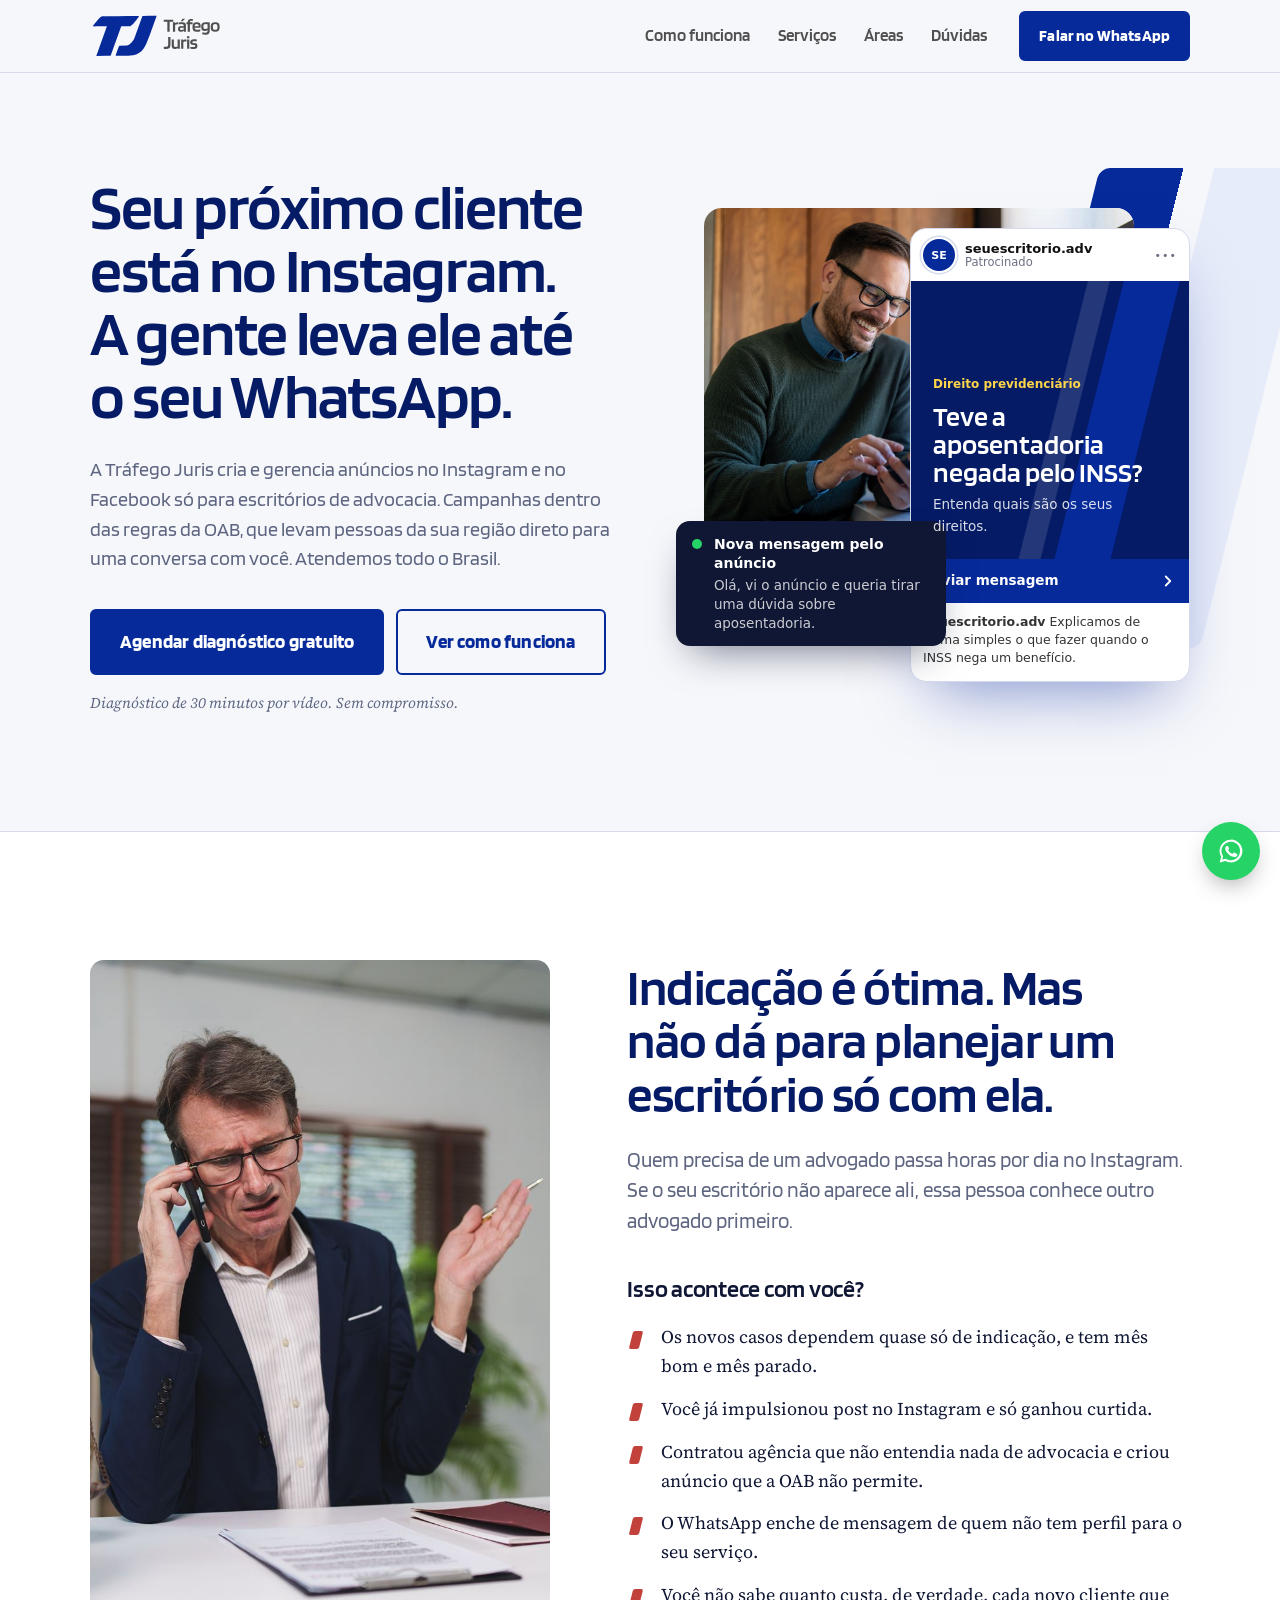
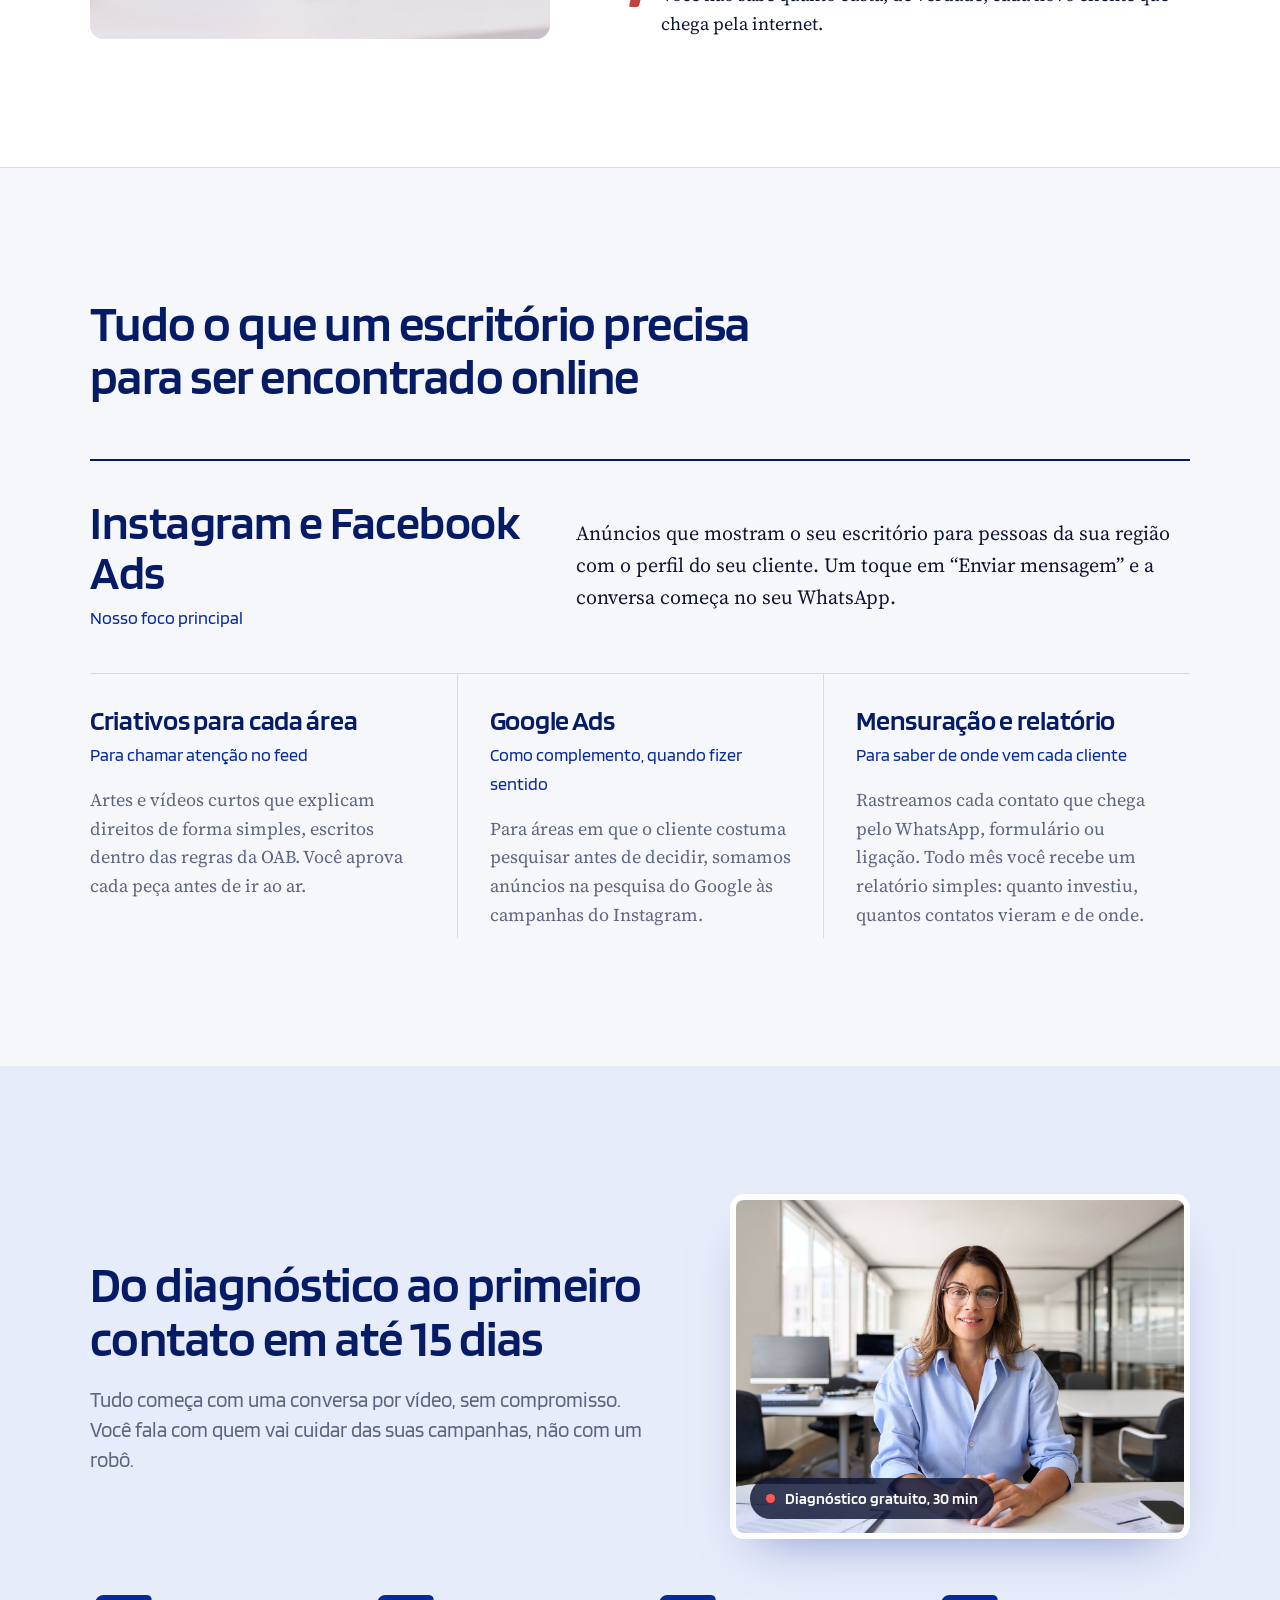
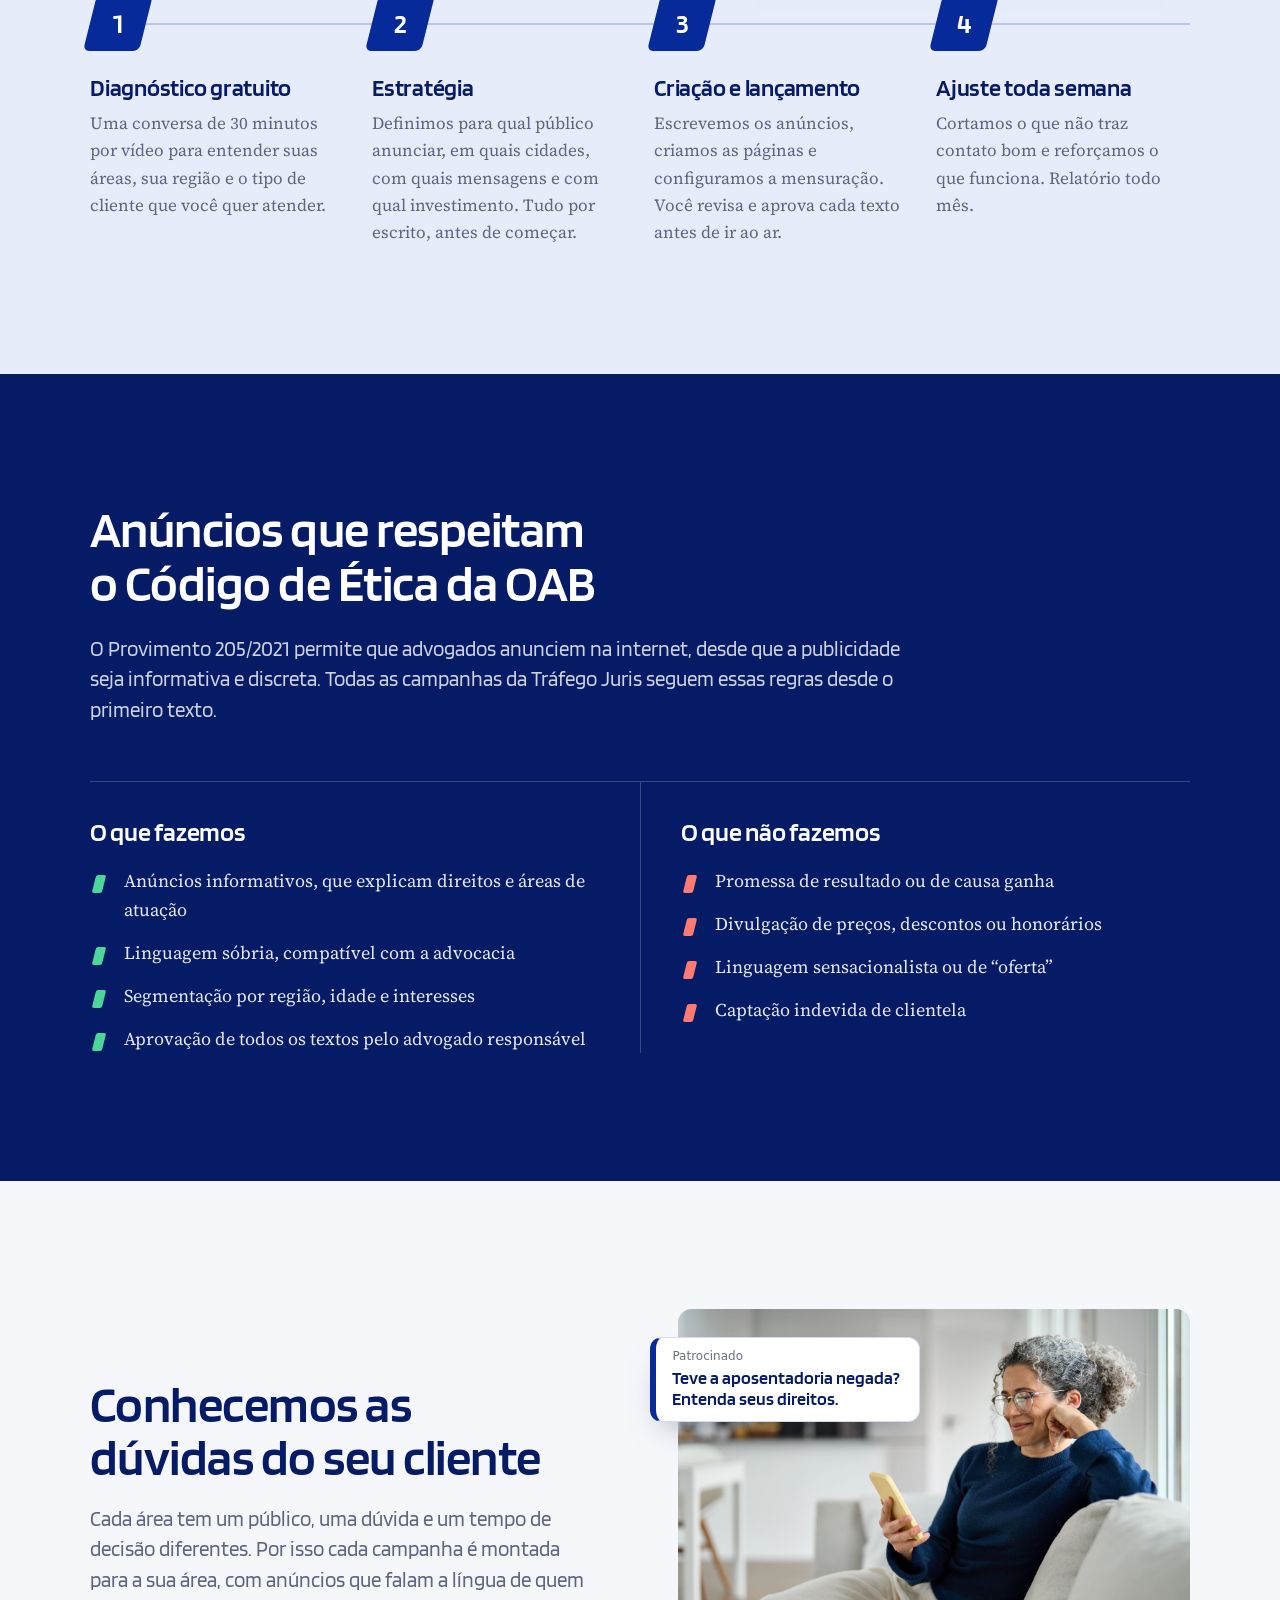
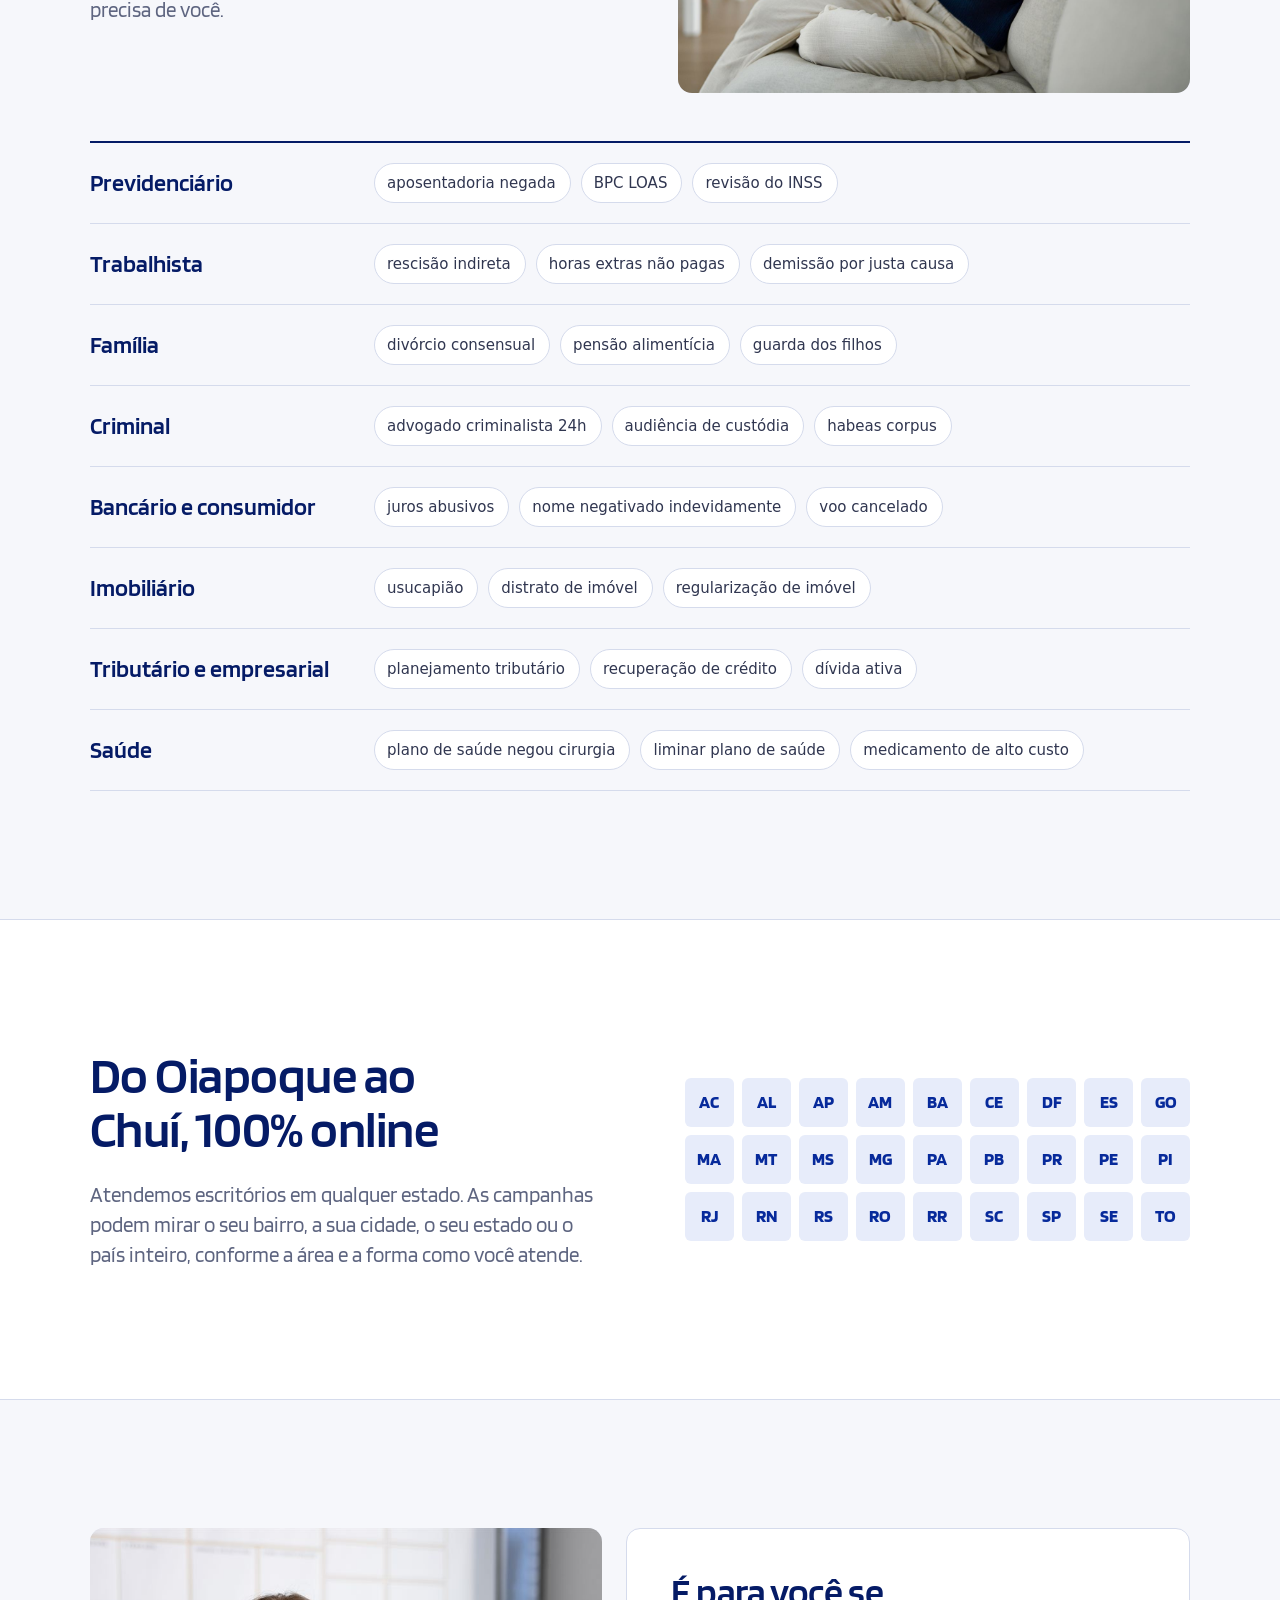
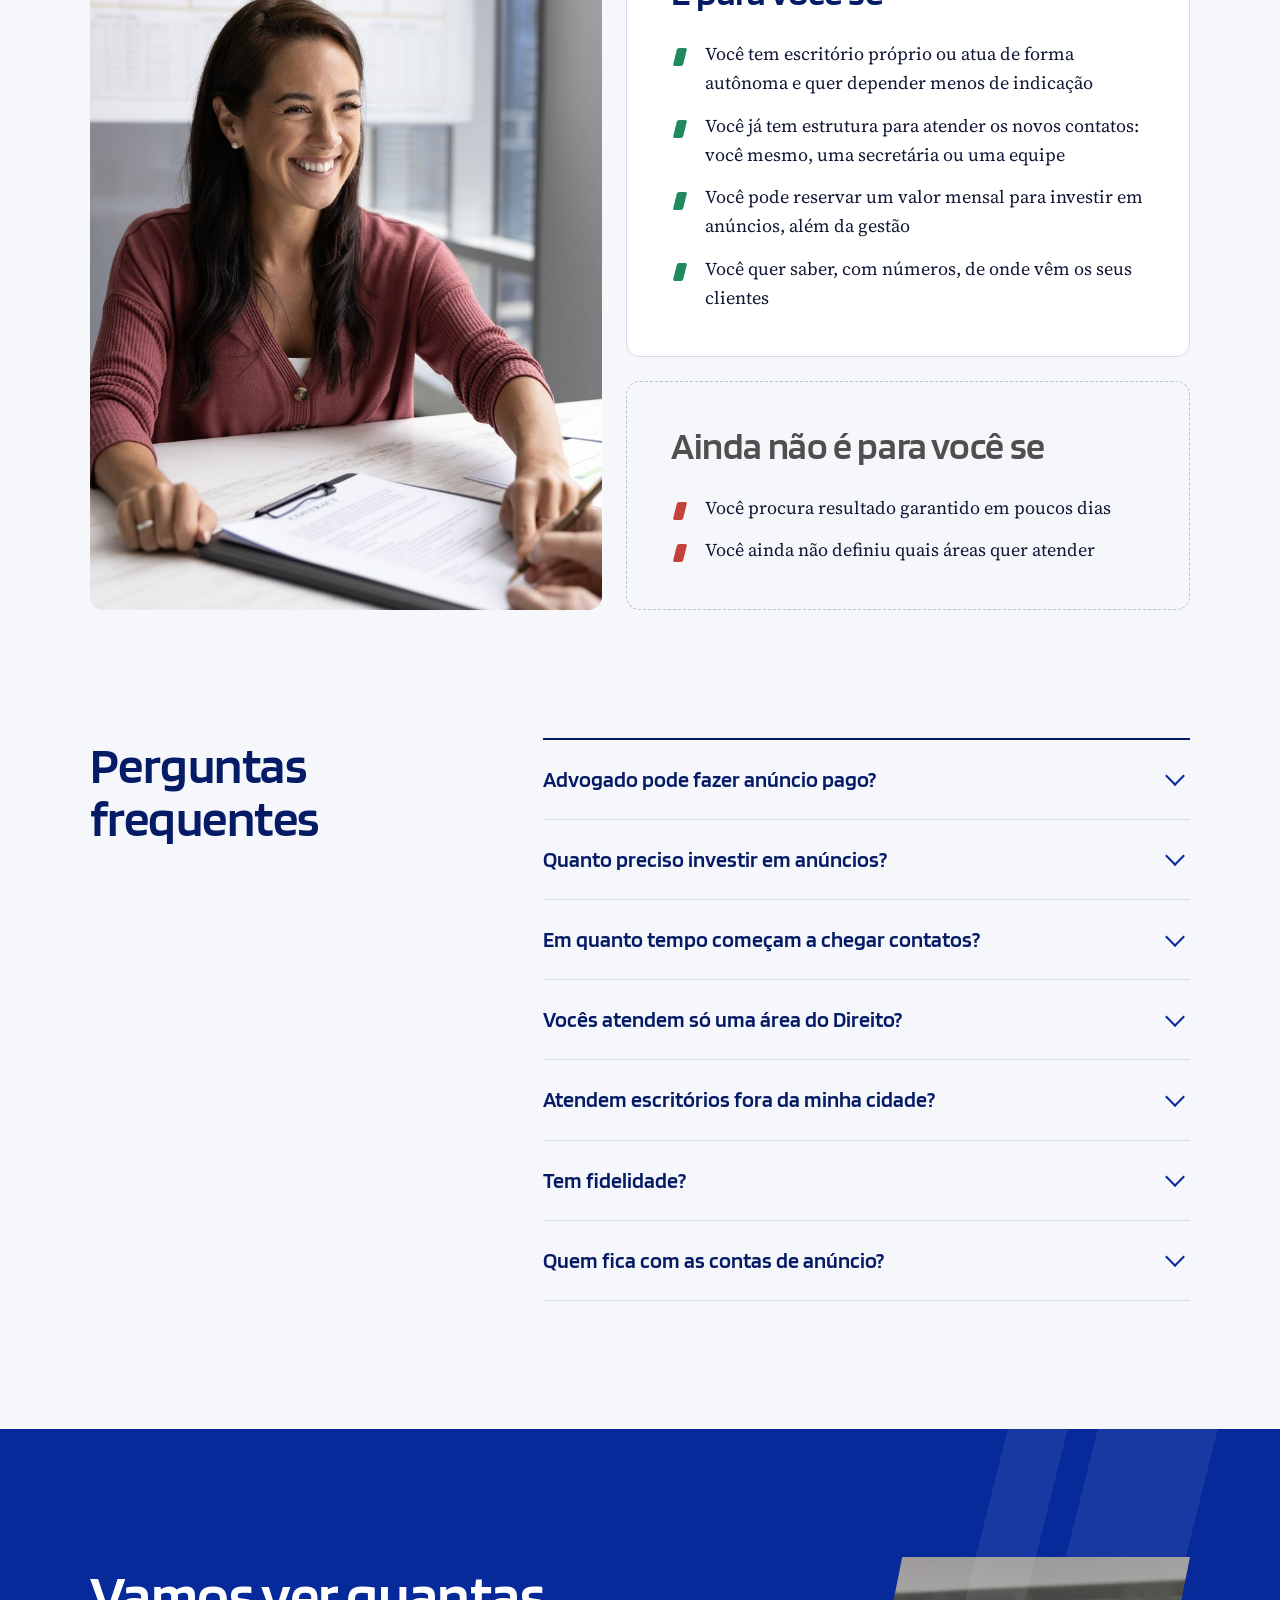
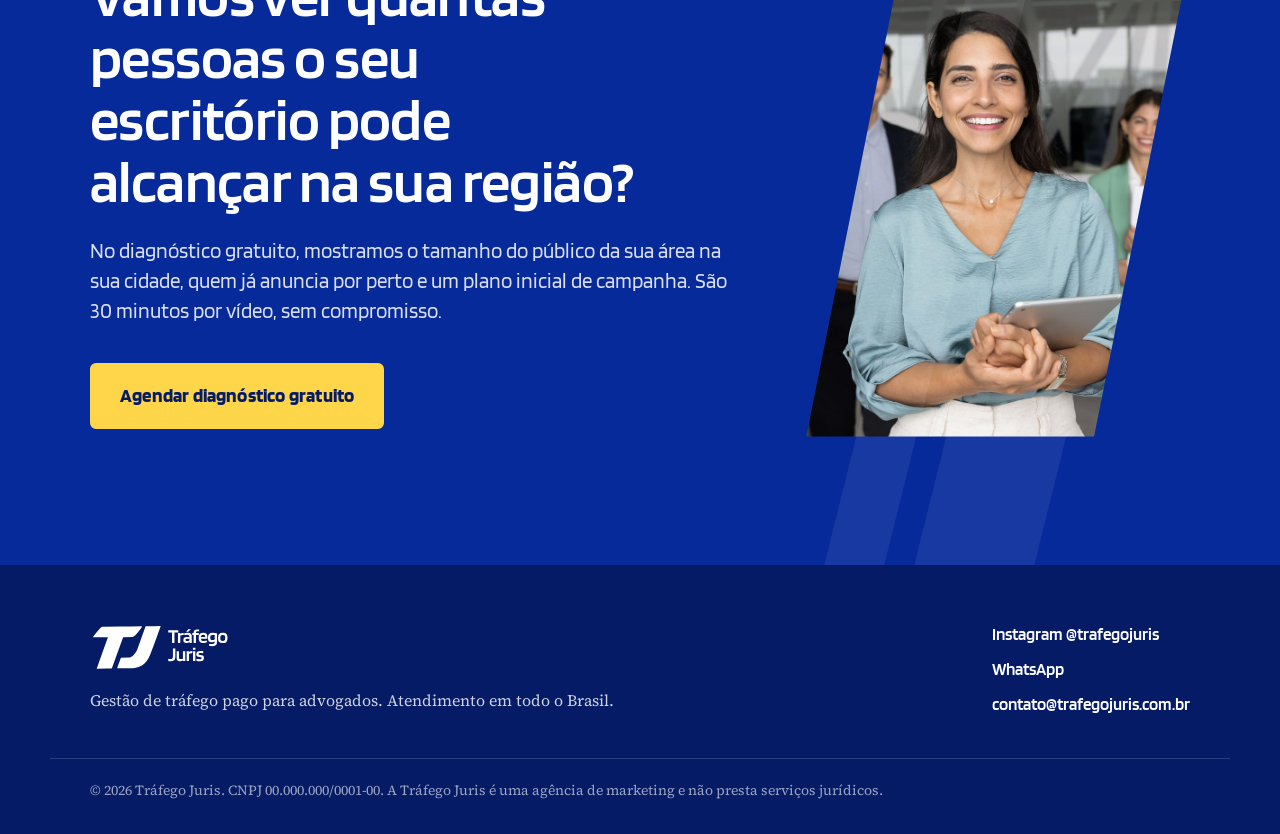
==== commit 06ffdb33: "Força o navegador a baixar o CSS e o JS novos (?v=2) A Hostinger manda guardar CSS/JS em cache por 7" ====
--- a/index.html
+++ b/index.html
@@ -10,7 +10,7 @@
   <link rel="preconnect" href="https://fonts.googleapis.com">
   <link rel="preconnect" href="https://fonts.gstatic.com" crossorigin>
   <link rel="stylesheet" href="https://fonts.googleapis.com/css2?family=Source+Serif+4:ital,opsz,wght@0,8..60,400;0,8..60,600;1,8..60,400&display=swap">
-  <link rel="stylesheet" href="assets/style.css">
+  <link rel="stylesheet" href="assets/style.css?v=2">
 </head>
 <body>
 
@@ -328,6 +328,6 @@
   <svg viewBox="0 0 32 32" width="28" height="28" aria-hidden="true"><path fill="currentColor" d="M16 3a13 13 0 0 0-11.2 19.6L3 29l6.6-1.7A13 13 0 1 0 16 3Zm0 23.6c-2 0-4-.6-5.7-1.6l-.4-.2-3.9 1 1-3.8-.3-.4A10.6 10.6 0 1 1 16 26.6Zm5.8-7.9c-.3-.2-1.9-.9-2.2-1-.3-.1-.5-.2-.7.2-.2.3-.8 1-1 1.2-.2.2-.4.2-.7.1a8.7 8.7 0 0 1-4.3-3.8c-.3-.6.3-.5.9-1.7.1-.2 0-.4 0-.6l-1-2.4c-.3-.6-.5-.5-.7-.5h-.6c-.2 0-.6.1-.9.4-.3.3-1.2 1.1-1.2 2.8s1.2 3.3 1.4 3.5c.2.2 2.4 3.7 5.8 5.1 2.2.9 3 1 4.1.8.7-.1 1.9-.8 2.2-1.5.3-.8.3-1.4.2-1.5-.1-.2-.3-.3-.6-.4Z"/></svg>
 </a>
 
-<script src="assets/script.js"></script>
+<script src="assets/script.js?v=2"></script>
 </body>
 </html>
--- a/assets/style.css
+++ b/assets/style.css
@@ -1,3 +1,4 @@
+@font-face { font-family: "Blinker"; src: url("fonts/Blinker-Regular.ttf") format("truetype"); font-weight: 400; font-display: swap; }
 @font-face { font-family: "Blinker"; src: url("fonts/Blinker-SemiBold.ttf") format("truetype"); font-weight: 600; font-display: swap; }
 @font-face { font-family: "Blinker"; src: url("fonts/Blinker-Bold.ttf") format("truetype"); font-weight: 700; font-display: swap; }
 @font-face { font-family: "Blinker"; src: url("fonts/Blinker-ExtraBold.ttf") format("truetype"); font-weight: 800; font-display: swap; }
@@ -37,7 +38,8 @@
 }
 img { display: block; max-width: 100%; height: auto; }
 a { color: inherit; }
-h1, h2, h3 { font-family: var(--f-head); line-height: 1.05; margin: 0; letter-spacing: -0.01em; }
+/* Títulos: Blinker SemiBold. Subtítulos: Blinker Regular (ver .subtitle mais abaixo) */
+h1, h2, h3 { font-family: var(--f-head); font-weight: 600; line-height: 1.05; margin: 0; letter-spacing: -0.01em; }
 p { margin: 0; }
 ul, ol, dl, dd { margin: 0; padding: 0; }
 :focus-visible { outline: 3px solid var(--signal); outline-offset: 3px; border-radius: 4px; }
@@ -78,7 +80,7 @@
 .hero { padding: clamp(48px, 8vw, 104px) 0 clamp(64px, 9vw, 120px); overflow: hidden; }
 .hero__in { display: grid; grid-template-columns: 1.05fr .95fr; gap: clamp(40px, 6vw, 80px); align-items: center; }
 .hero h1 {
-  font-weight: 800; color: var(--blue-deep);
+  font-weight: 600; color: var(--blue-deep);
   font-size: clamp(40px, 5vw, 66px); line-height: .98; letter-spacing: -0.02em;
   text-wrap: balance;
 }
@@ -130,7 +132,7 @@
 .post__art.is-hidden { opacity: 0; }
 .post__art > * { position: relative; z-index: 1; }
 .post__area { font-size: 12px; font-weight: 600; color: var(--signal); }
-.post__q { font-family: var(--f-head); font-weight: 800; font-size: 28px; line-height: 1; text-wrap: balance; }
+.post__q { font-family: var(--f-head); font-weight: 600; font-size: 28px; line-height: 1; text-wrap: balance; }
 .post__a { font-size: 13.5px; color: rgba(255,255,255,.85); }
 .post__cta {
   display: flex; justify-content: space-between; align-items: center;
@@ -153,7 +155,7 @@
 
 /* ---------- Seções ---------- */
 .sec { padding: var(--sec) 0; }
-.sec h2, .sec__title { font-weight: 800; font-size: clamp(32px, 4vw, 52px); color: var(--blue-deep); text-wrap: balance; }
+.sec h2, .sec__title { font-weight: 600; font-size: clamp(32px, 4vw, 52px); color: var(--blue-deep); text-wrap: balance; }
 .sec__title { max-width: 18em; }
 
 /* Listas com marcador */
@@ -171,7 +173,7 @@
 .problem__in { display: grid; grid-template-columns: .9fr 1.1fr; gap: clamp(40px, 6vw, 80px); align-items: stretch; }
 .problem__photo { height: 100%; aspect-ratio: auto; min-height: 420px; object-position: 48% 40%; }
 .problem__lead { margin-top: 24px; font-size: 20px; color: var(--muted); max-width: 30em; }
-.problem__q { font-size: 24px; font-weight: 700; color: var(--ink); margin: 40px 0 22px; }
+.problem__q { font-size: 24px; font-weight: 600; color: var(--ink); margin: 40px 0 22px; }
 
 /* Serviços */
 .services__grid {
@@ -181,8 +183,8 @@
 }
 .svc { padding: 32px 32px 8px 0; }
 .svc + .svc { padding-left: 32px; border-left: 1px solid var(--line); }
-.svc h3 { font-size: 28px; font-weight: 700; color: var(--blue-deep); }
-.svc__tag { margin-top: 6px; font-family: var(--f-head); font-weight: 600; font-size: 17px; color: var(--blue); }
+.svc h3 { font-size: 28px; font-weight: 600; color: var(--blue-deep); }
+.svc__tag { margin-top: 6px; font-family: var(--f-head); font-weight: 400; font-size: 18px; color: var(--blue); }
 .svc p:last-child { margin-top: 16px; color: var(--muted); }
 .svc--main {
   grid-column: 1 / -1; display: grid; grid-template-columns: 1fr 1.4fr; column-gap: 48px;
@@ -218,11 +220,11 @@
 .steps__n {
   position: relative; display: grid; place-items: center;
   width: 56px; height: 56px; margin-bottom: 24px;
-  font-family: var(--f-head); font-weight: 800; font-size: 28px; color: #fff;
+  font-family: var(--f-head); font-weight: 600; font-size: 28px; color: #fff;
 }
 .steps__n::before { content: ""; position: absolute; inset: 0; background: var(--blue); transform: skewX(var(--skew)); border-radius: 6px; z-index: -1; }
 .steps__n { z-index: 0; }
-.steps__list h3 { font-size: 24px; font-weight: 700; color: var(--blue-deep); }
+.steps__list h3 { font-size: 24px; font-weight: 600; color: var(--blue-deep); }
 .steps__list p { margin-top: 10px; color: var(--muted); font-size: 17px; }
 
 /* Ética */
@@ -232,7 +234,7 @@
 .ethics__cols { margin-top: 56px; display: grid; grid-template-columns: 1fr 1fr; gap: 0; border-top: 1px solid rgba(255,255,255,.2); }
 .ethics__cols > div { padding: 36px 40px 0 0; }
 .ethics__cols > div + div { padding-left: 40px; border-left: 1px solid rgba(255,255,255,.2); }
-.ethics__cols h3 { font-size: 26px; font-weight: 700; margin-bottom: 22px; }
+.ethics__cols h3 { font-size: 26px; font-weight: 600; margin-bottom: 22px; }
 .ethics .ticks li { color: rgba(255,255,255,.9); }
 .ethics .ticks--ok li::before { background: #4BD69A; }
 .ethics .ticks--x li::before { background: #FF7A70; }
@@ -246,7 +248,7 @@
   position: absolute; left: -28px; top: 28px; max-width: 270px;
   display: grid; gap: 4px;
   background: #fff; border: 1px solid var(--line); border-left: 6px solid var(--blue); border-radius: 12px; padding: 12px 16px;
-  font-family: var(--f-head); font-weight: 700; font-size: 18px; line-height: 1.15; color: var(--blue-deep);
+  font-family: var(--f-head); font-weight: 600; font-size: 18px; line-height: 1.15; color: var(--blue-deep);
   box-shadow: 0 16px 34px -18px rgba(16, 23, 52, .5);
 }
 .searcher__q small { font-family: system-ui, "Segoe UI", Arial, sans-serif; font-weight: 400; font-size: 12px; color: #6b6f80; }
@@ -255,7 +257,7 @@
   display: grid; grid-template-columns: 260px 1fr; gap: 24px; align-items: center;
   padding: 20px 0; border-bottom: 1px solid var(--line);
 }
-.areas__list dt { font-family: var(--f-head); font-weight: 700; font-size: 24px; color: var(--blue-deep); }
+.areas__list dt { font-family: var(--f-head); font-weight: 600; font-size: 24px; color: var(--blue-deep); }
 .areas__list dd { display: flex; flex-wrap: wrap; gap: 10px; }
 .areas__list dd span {
   display: inline-flex; align-items: center; gap: 8px;
@@ -291,7 +293,7 @@
 .faq summary {
   cursor: pointer; list-style: none; position: relative;
   padding: 22px 48px 22px 0;
-  font-family: var(--f-head); font-weight: 700; font-size: 22px; color: var(--blue-deep);
+  font-family: var(--f-head); font-weight: 600; font-size: 22px; color: var(--blue-deep);
 }
 .faq summary::-webkit-details-marker { display: none; }
 .faq summary::after {
@@ -315,7 +317,7 @@
   display: block; width: 100%; aspect-ratio: 4 / 5; object-fit: cover; object-position: 42% 30%;
   clip-path: polygon(25% 0, 100% 0, 75% 100%, 0 100%);
 }
-.final h2 { font-weight: 800; font-size: clamp(34px, 4.6vw, 60px); max-width: 15em; text-wrap: balance; }
+.final h2 { font-weight: 600; font-size: clamp(34px, 4.6vw, 60px); max-width: 15em; text-wrap: balance; }
 .final p { margin-top: 24px; max-width: 36em; font-size: 20px; color: rgba(255,255,255,.85); }
 .final .btn { margin-top: 36px; }
 
@@ -336,6 +338,13 @@
   transition: transform .2s;
 }
 .wa-float:hover { transform: scale(1.06); }
+
+/* Subtítulos (texto logo abaixo dos títulos): Blinker Regular */
+.lead, .problem__lead, .steps__head p, .ethics__head p, .areas__head p, .brasil__in p, .final p {
+  font-family: var(--f-head); font-weight: 400; line-height: 1.45; letter-spacing: 0;
+}
+.lead { font-size: clamp(19px, 1.6vw, 22px); }
+.problem__lead, .steps__head p, .ethics__head p, .areas__head p, .brasil__in p, .final p { font-size: 21px; }
 
 /* ---------- Responsivo ---------- */
 @media (max-width: 980px) {
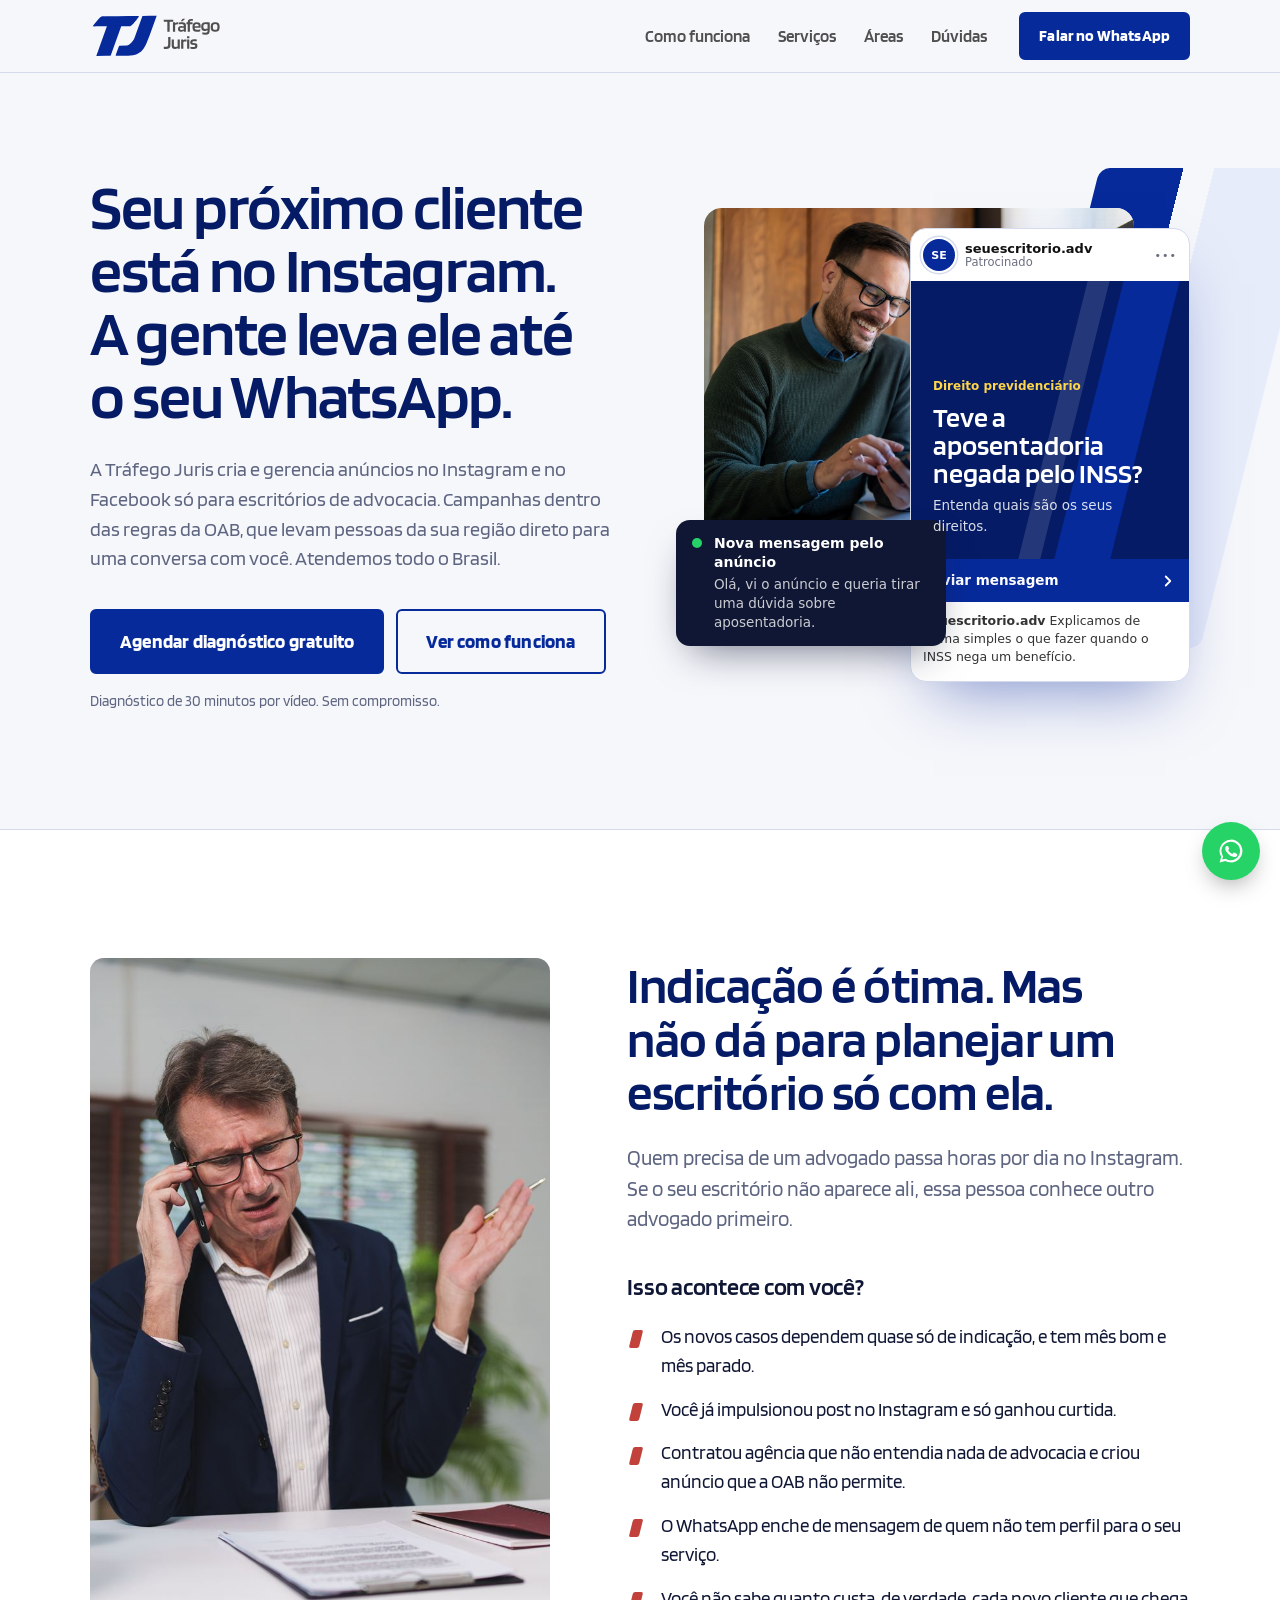
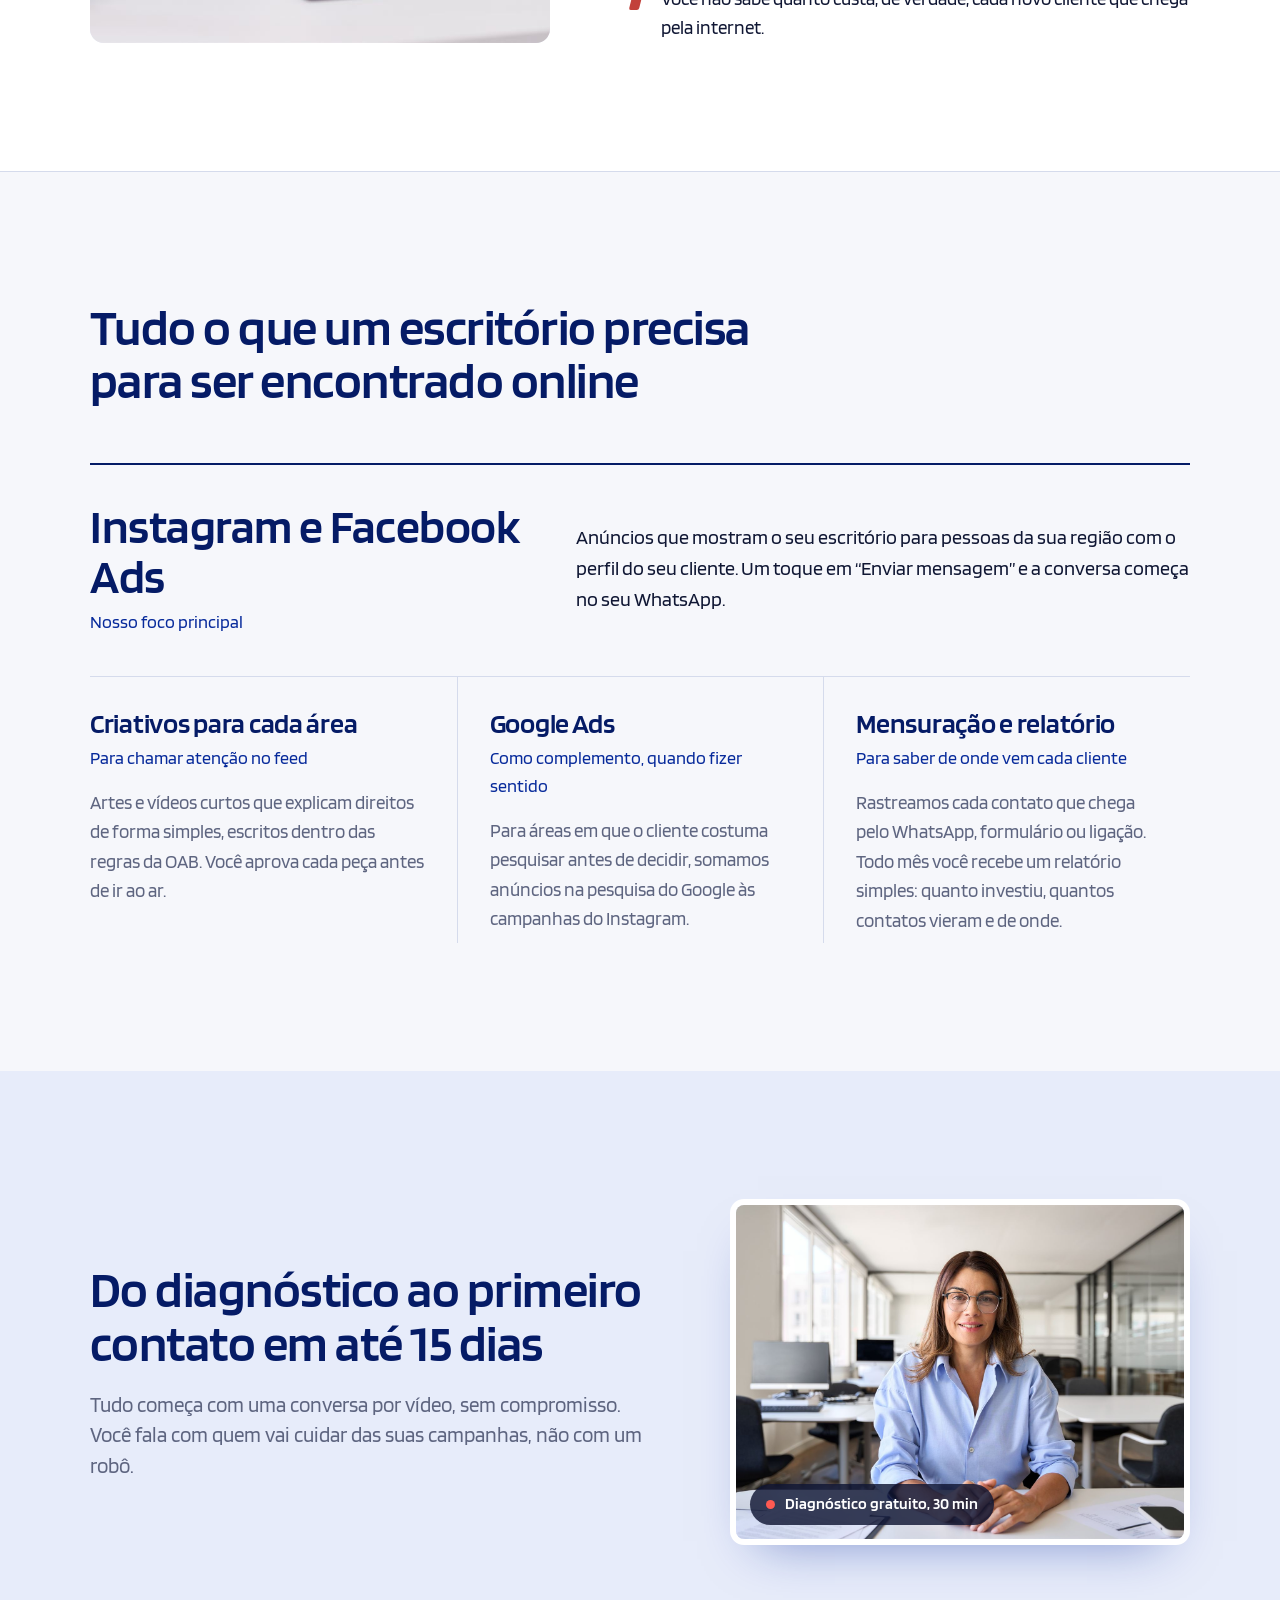
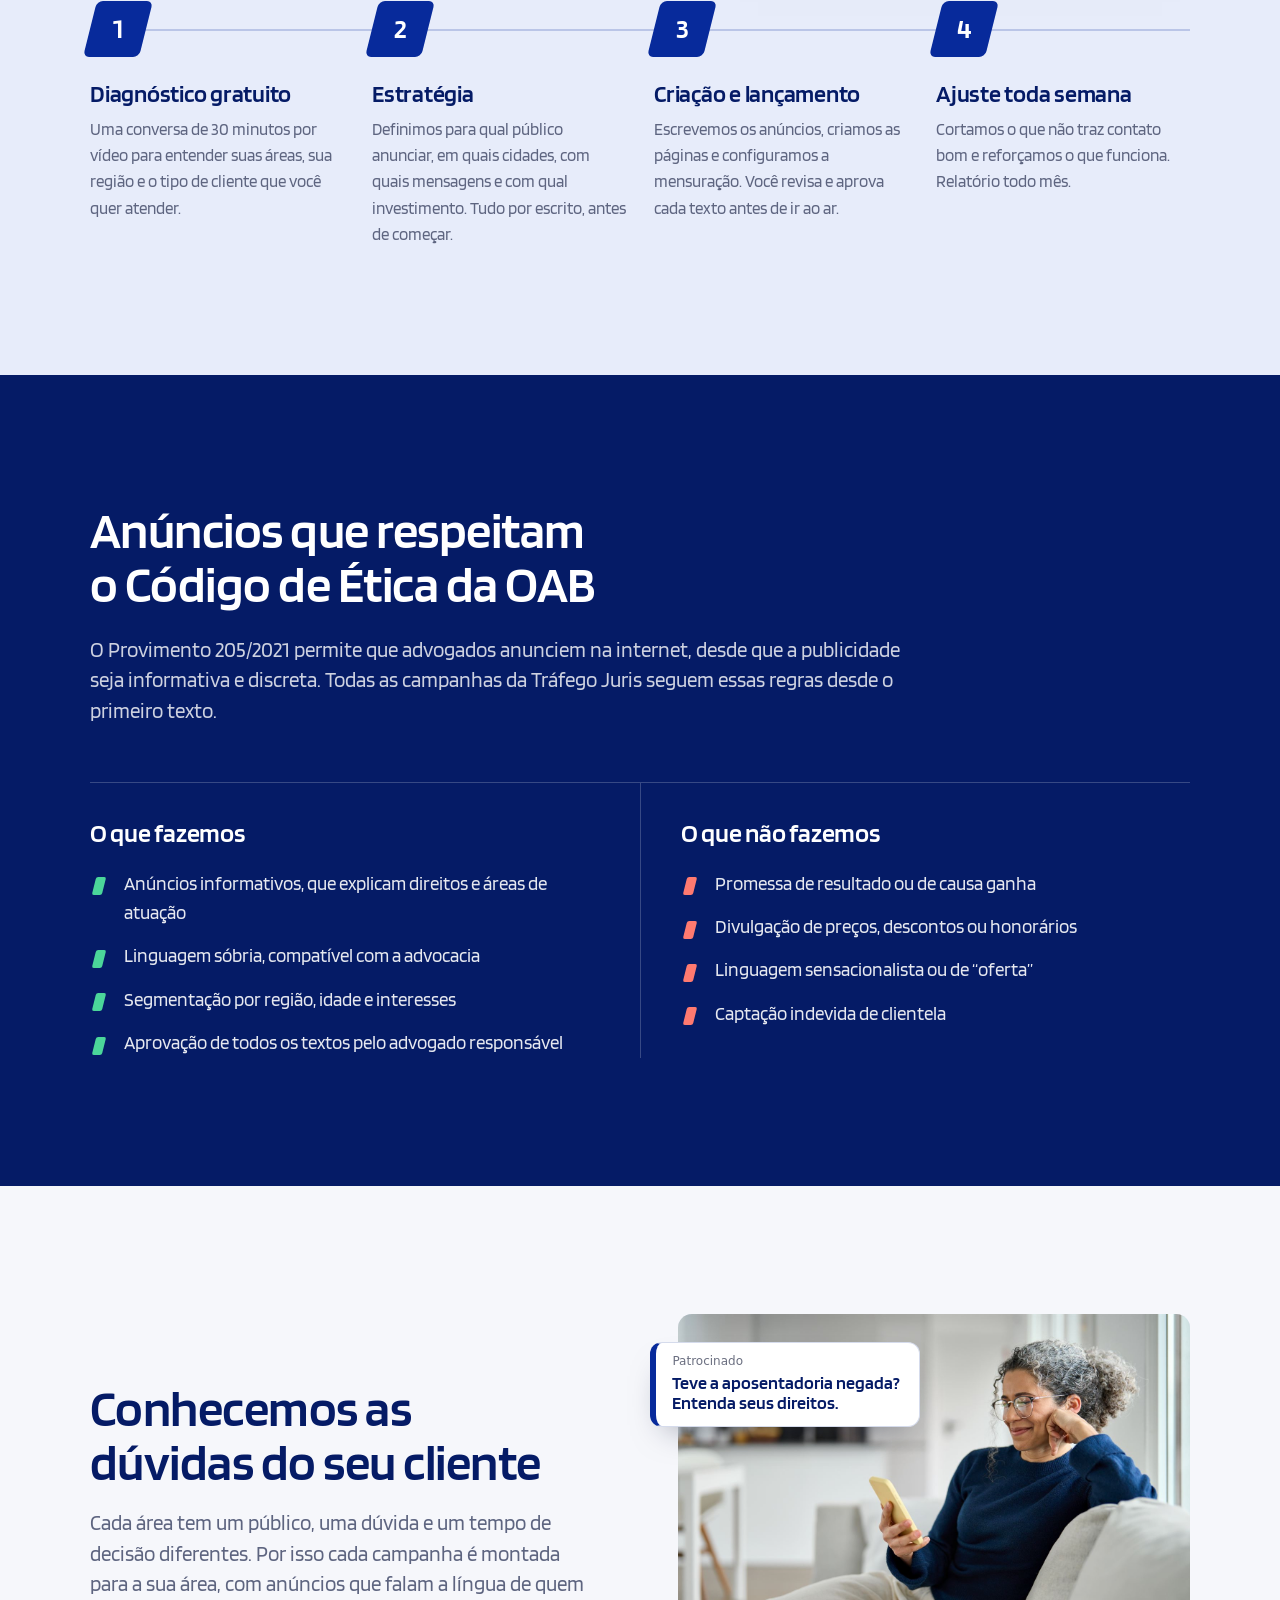
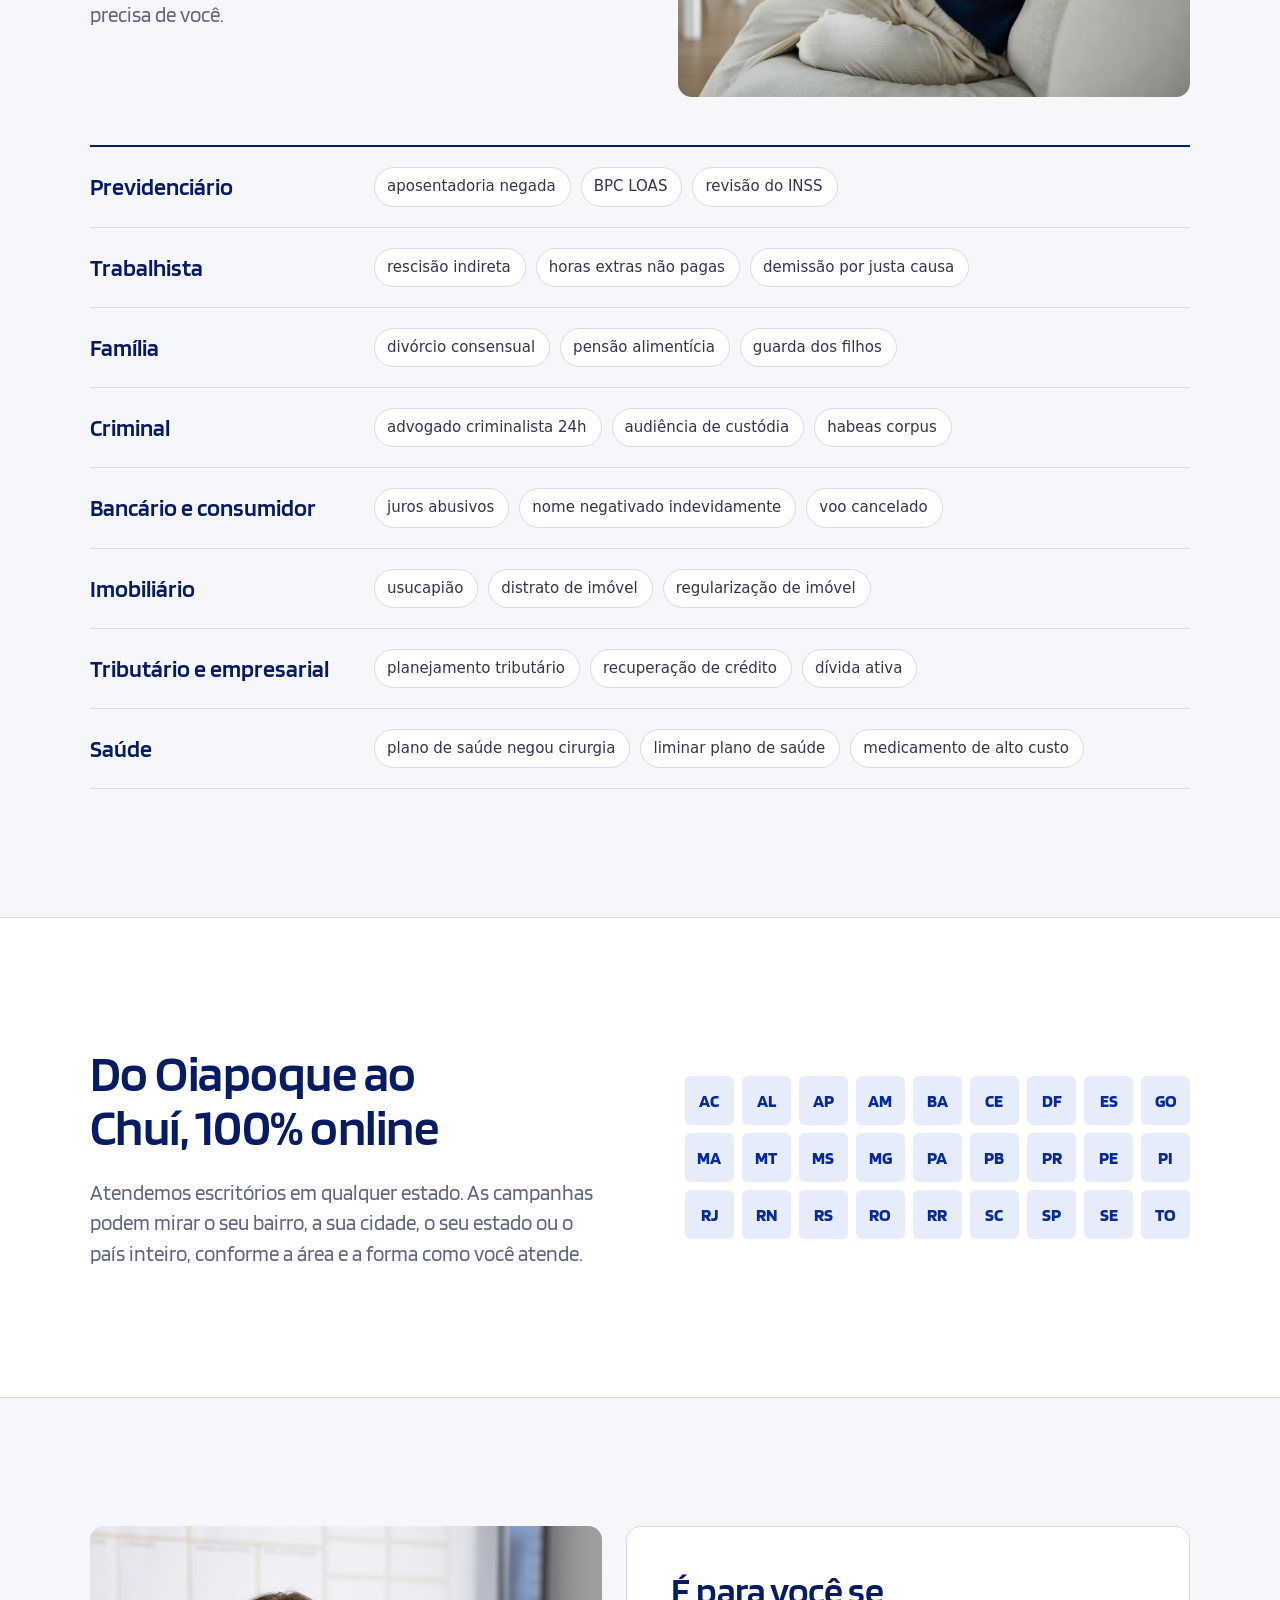
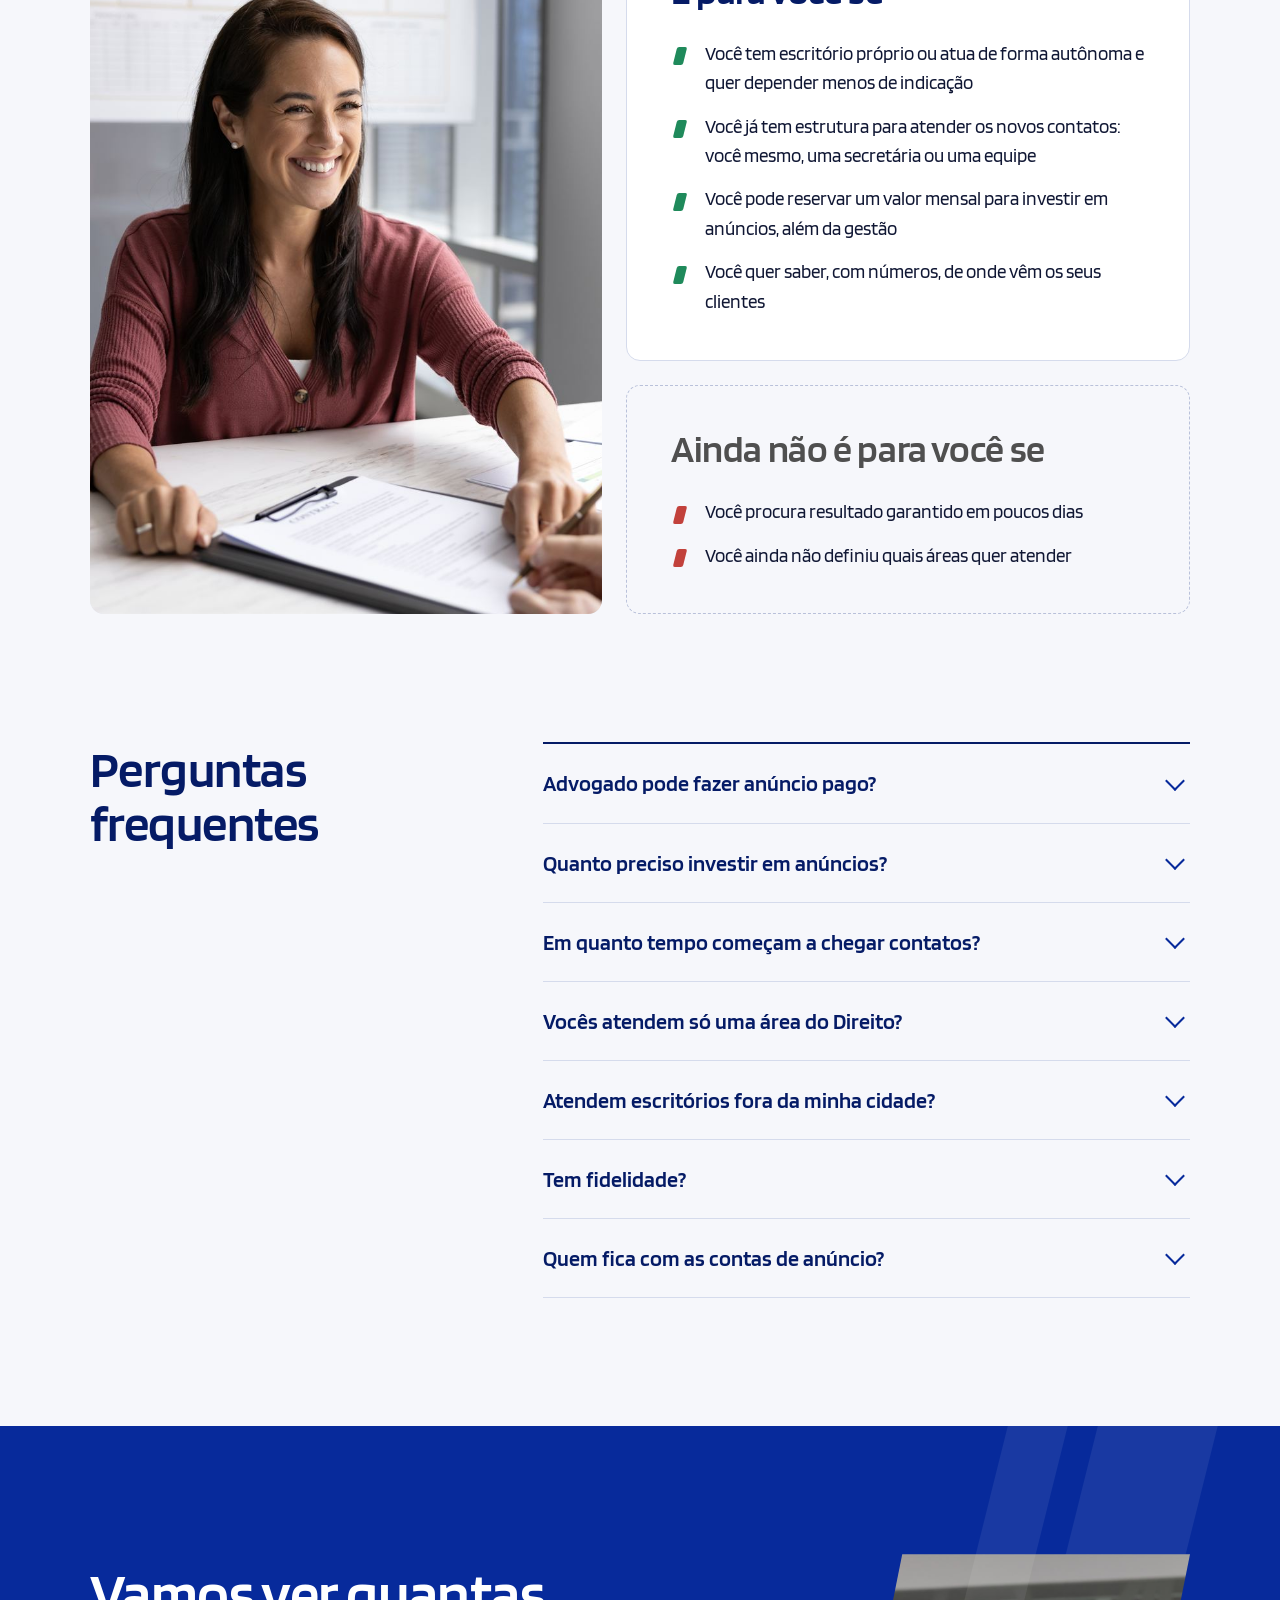
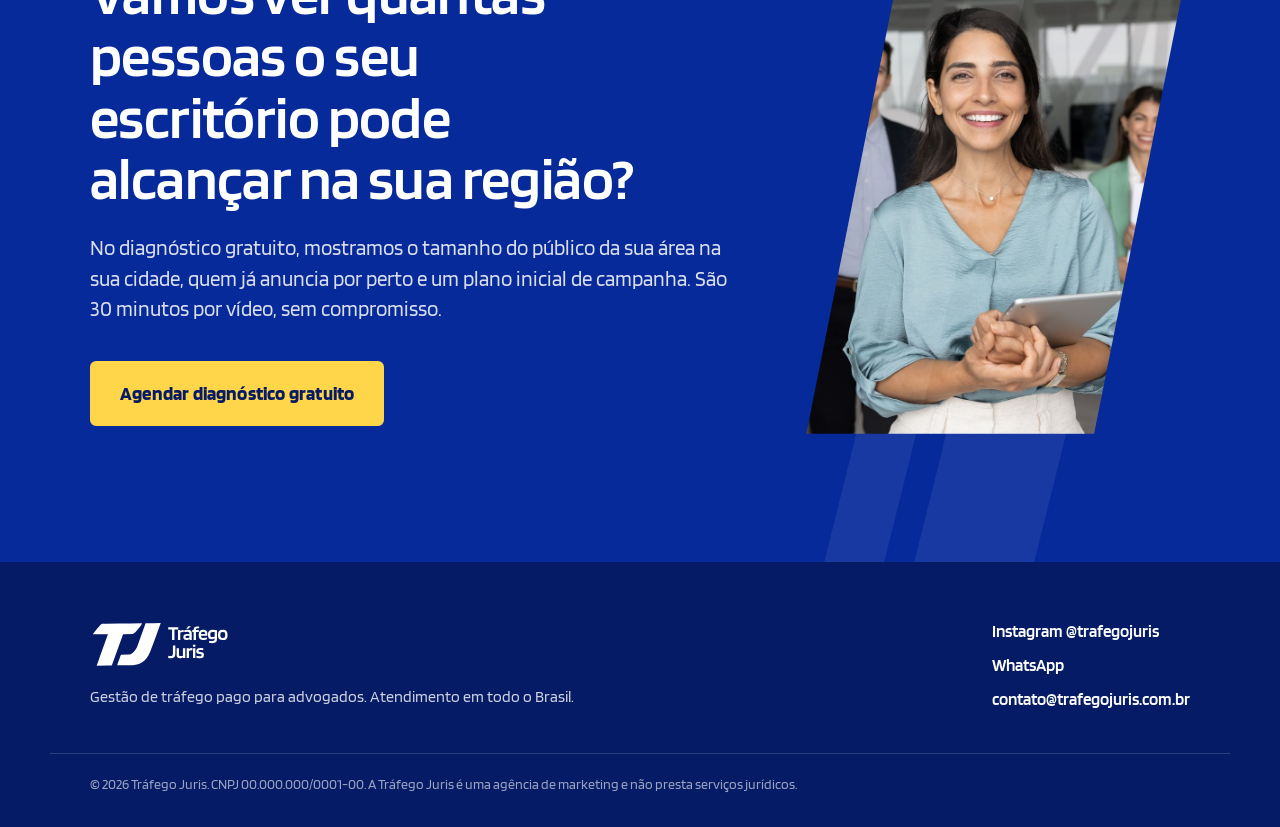
==== commit 4ee94354: "Texto corrido em Blinker Regular no lugar da serifada Remove a Source Serif (Google Fonts): o site p" ====
--- a/index.html
+++ b/index.html
@@ -7,10 +7,7 @@
   <meta name="description" content="Anúncios no Instagram e no Facebook feitos só para escritórios de advocacia, dentro das regras da OAB. Atendimento online para todo o Brasil.">
   <meta name="theme-color" content="#072A9B">
   <link rel="icon" href="assets/img/logo-01.svg" type="image/svg+xml">
-  <link rel="preconnect" href="https://fonts.googleapis.com">
-  <link rel="preconnect" href="https://fonts.gstatic.com" crossorigin>
-  <link rel="stylesheet" href="https://fonts.googleapis.com/css2?family=Source+Serif+4:ital,opsz,wght@0,8..60,400;0,8..60,600;1,8..60,400&display=swap">
-  <link rel="stylesheet" href="assets/style.css?v=2">
+  <link rel="stylesheet" href="assets/style.css?v=3">
 </head>
 <body>
 
@@ -328,6 +325,6 @@
   <svg viewBox="0 0 32 32" width="28" height="28" aria-hidden="true"><path fill="currentColor" d="M16 3a13 13 0 0 0-11.2 19.6L3 29l6.6-1.7A13 13 0 1 0 16 3Zm0 23.6c-2 0-4-.6-5.7-1.6l-.4-.2-3.9 1 1-3.8-.3-.4A10.6 10.6 0 1 1 16 26.6Zm5.8-7.9c-.3-.2-1.9-.9-2.2-1-.3-.1-.5-.2-.7.2-.2.3-.8 1-1 1.2-.2.2-.4.2-.7.1a8.7 8.7 0 0 1-4.3-3.8c-.3-.6.3-.5.9-1.7.1-.2 0-.4 0-.6l-1-2.4c-.3-.6-.5-.5-.7-.5h-.6c-.2 0-.6.1-.9.4-.3.3-1.2 1.1-1.2 2.8s1.2 3.3 1.4 3.5c.2.2 2.4 3.7 5.8 5.1 2.2.9 3 1 4.1.8.7-.1 1.9-.8 2.2-1.5.3-.8.3-1.4.2-1.5-.1-.2-.3-.3-.6-.4Z"/></svg>
 </a>
 
-<script src="assets/script.js?v=2"></script>
+<script src="assets/script.js?v=3"></script>
 </body>
 </html>
--- a/assets/style.css
+++ b/assets/style.css
@@ -17,7 +17,7 @@
   --no: #C2413B;
 
   --f-head: "Blinker", "Segoe UI", system-ui, sans-serif;
-  --f-body: "Source Serif 4", Georgia, serif;
+  --f-body: "Blinker", "Segoe UI", system-ui, sans-serif;
 
   --wrap: 1180px;
   --gutter: clamp(16px, 4vw, 40px);
@@ -32,8 +32,8 @@
   background: var(--paper);
   color: var(--ink);
   font-family: var(--f-body);
-  font-size: 18px;
-  line-height: 1.6;
+  font-size: 19px;
+  line-height: 1.55;
   -webkit-font-smoothing: antialiased;
 }
 img { display: block; max-width: 100%; height: auto; }
@@ -86,7 +86,7 @@
 }
 .lead { margin-top: 28px; font-size: clamp(18px, 1.5vw, 20px); color: var(--muted); max-width: 34em; line-height: 1.65; }
 .hero__ctas { display: flex; flex-wrap: wrap; gap: 12px; margin-top: 36px; }
-.hero__note { margin-top: 16px; font-size: 15px; color: var(--muted); font-style: italic; }
+.hero__note { margin-top: 16px; font-size: 15px; color: var(--muted); }
 
 /* Fotos */
 .photo { display: block; width: 100%; aspect-ratio: 3 / 2; object-fit: cover; border-radius: 14px; background: var(--blue-mist); }
@@ -373,7 +373,7 @@
   .faq__in { gap: 32px; }
 }
 @media (max-width: 560px) {
-  body { font-size: 17px; }
+  body { font-size: 18px; }
   .topbar__in { height: 64px; }
   .topbar__logo img { width: 112px; }
   .btn--small { font-size: 15px; padding: 9px 14px; }
